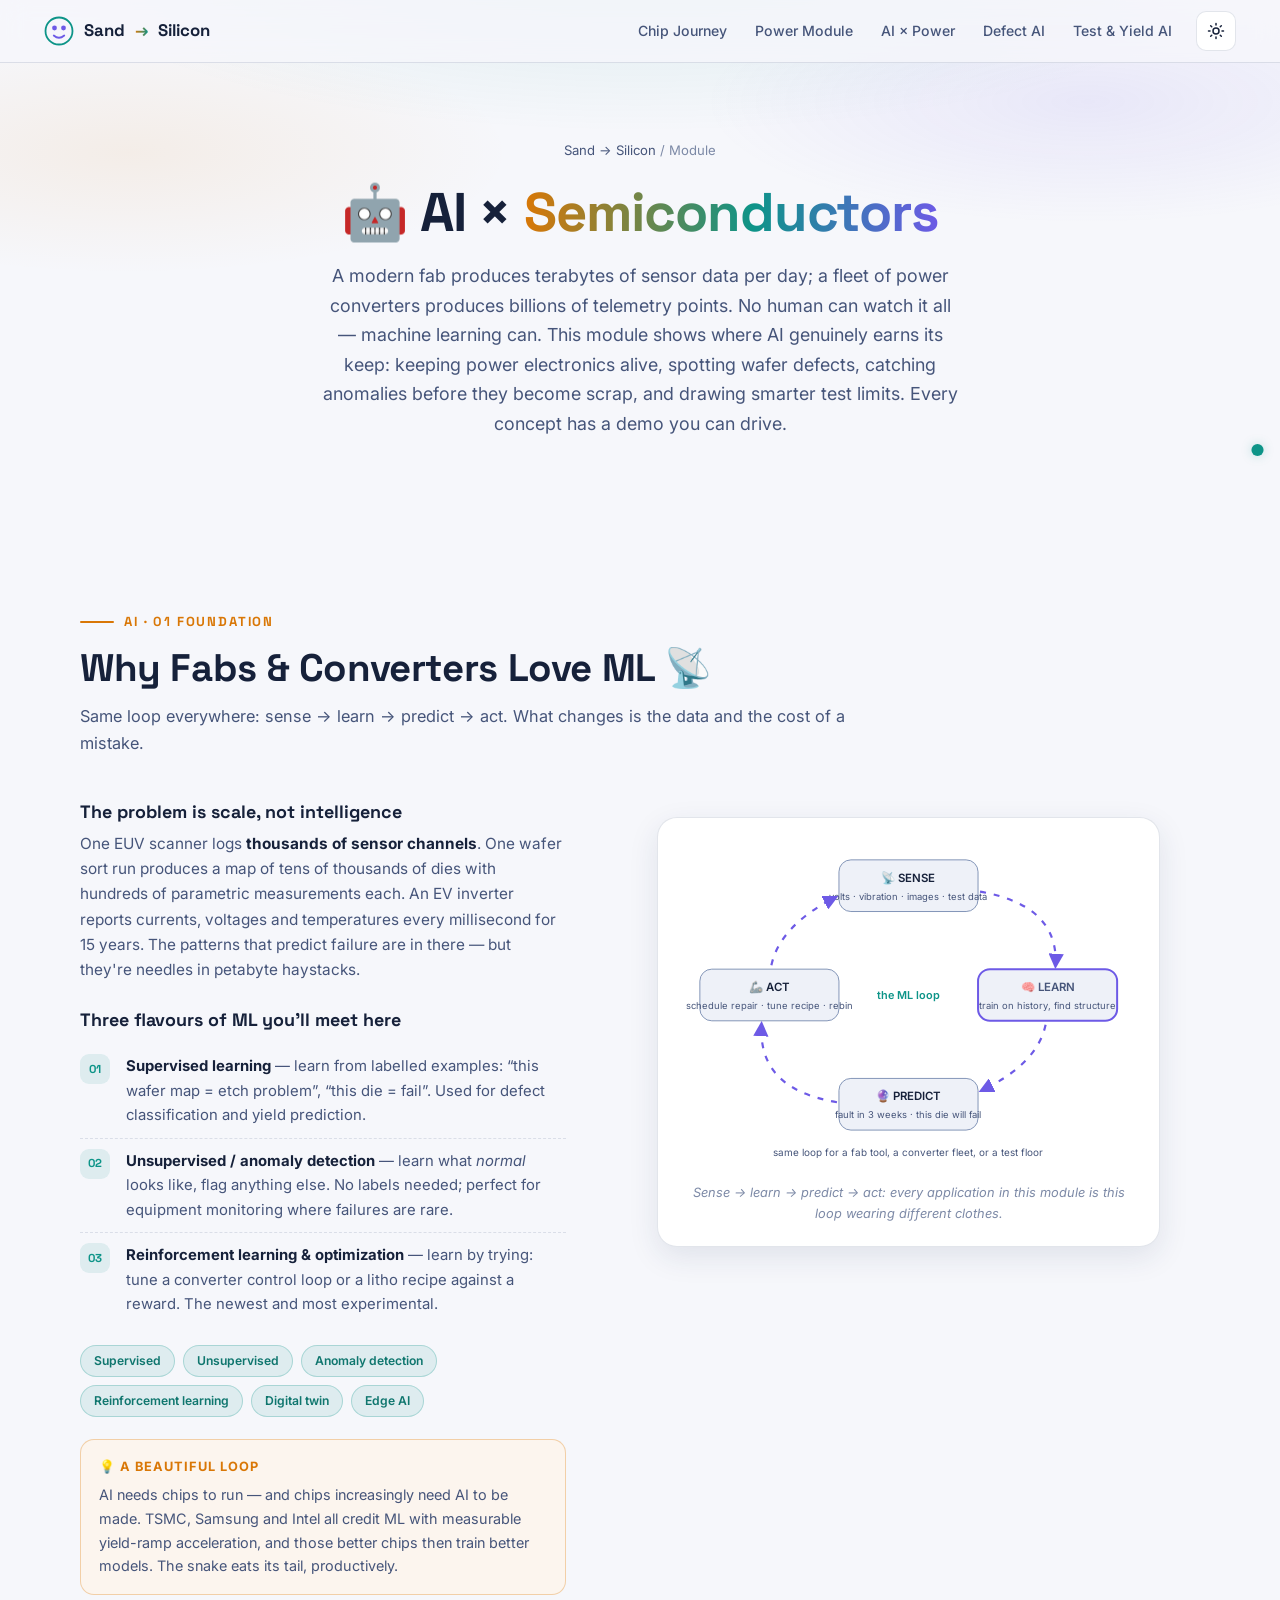
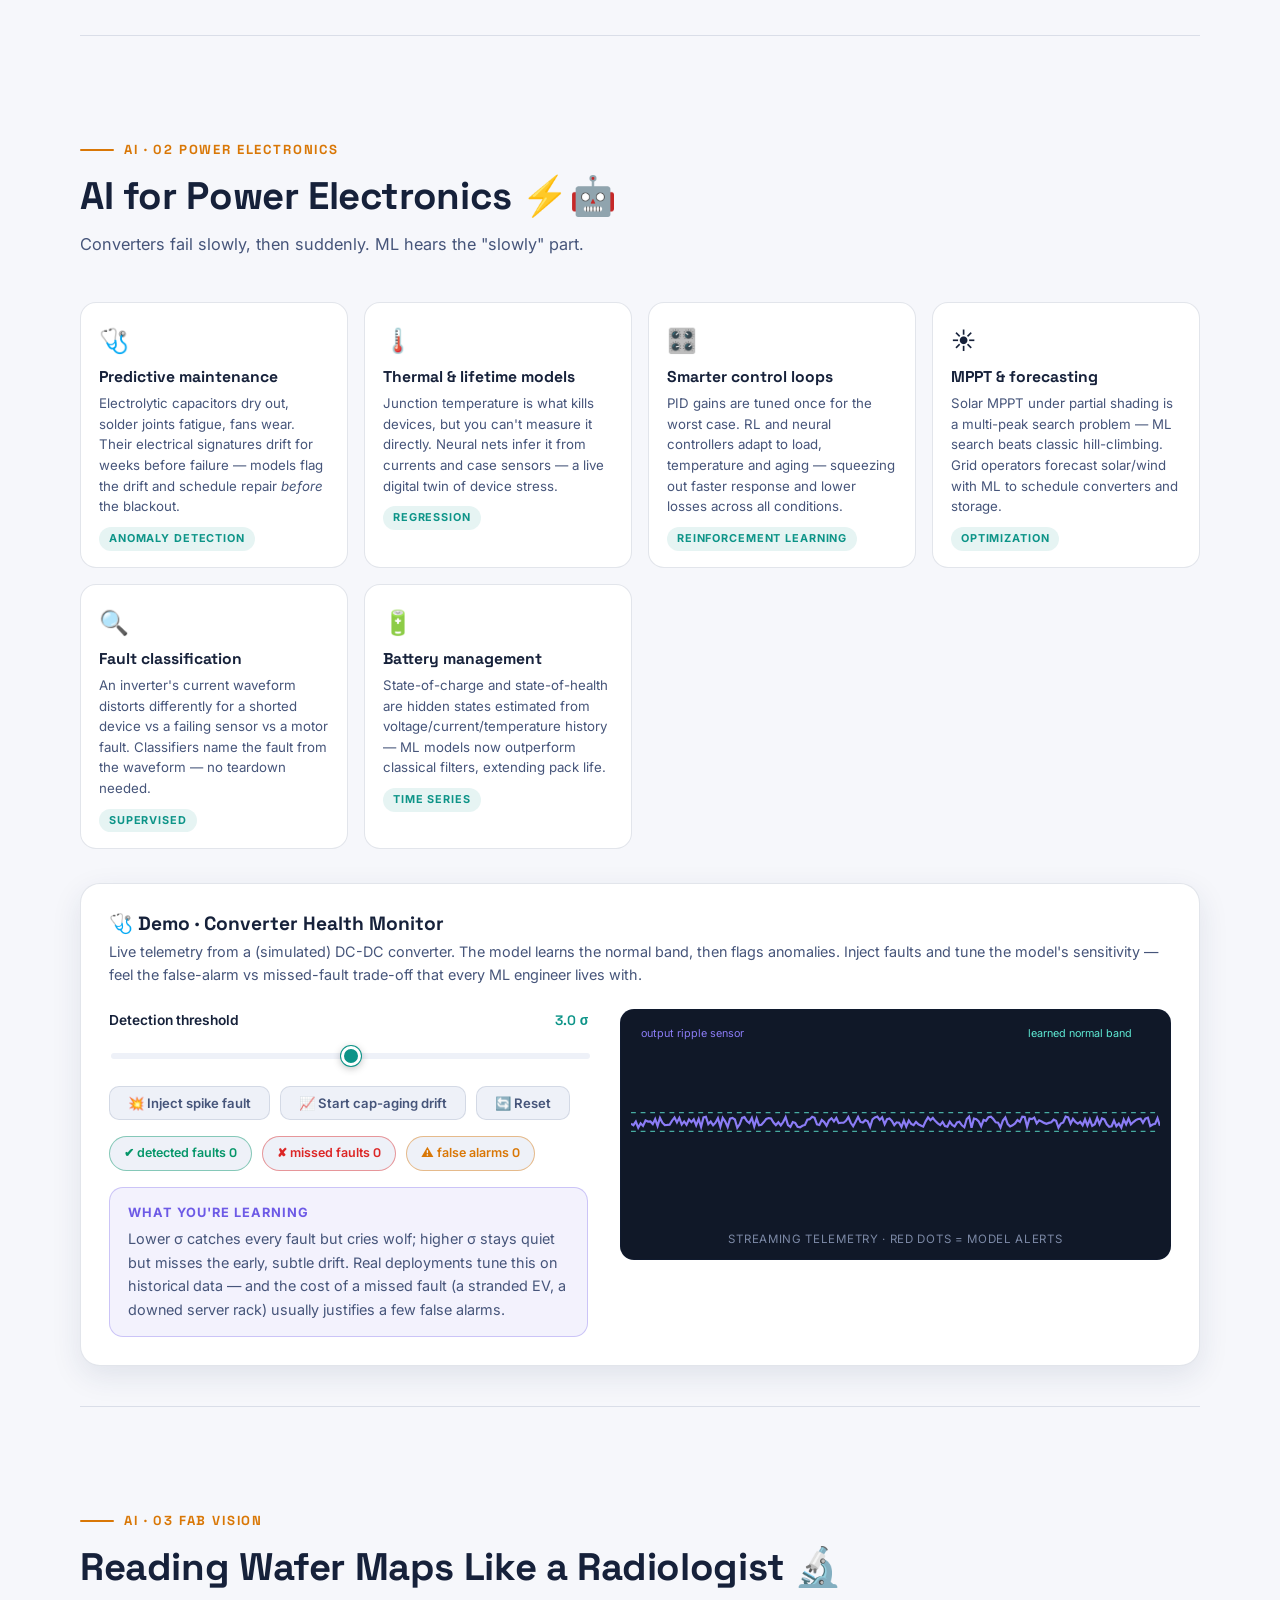
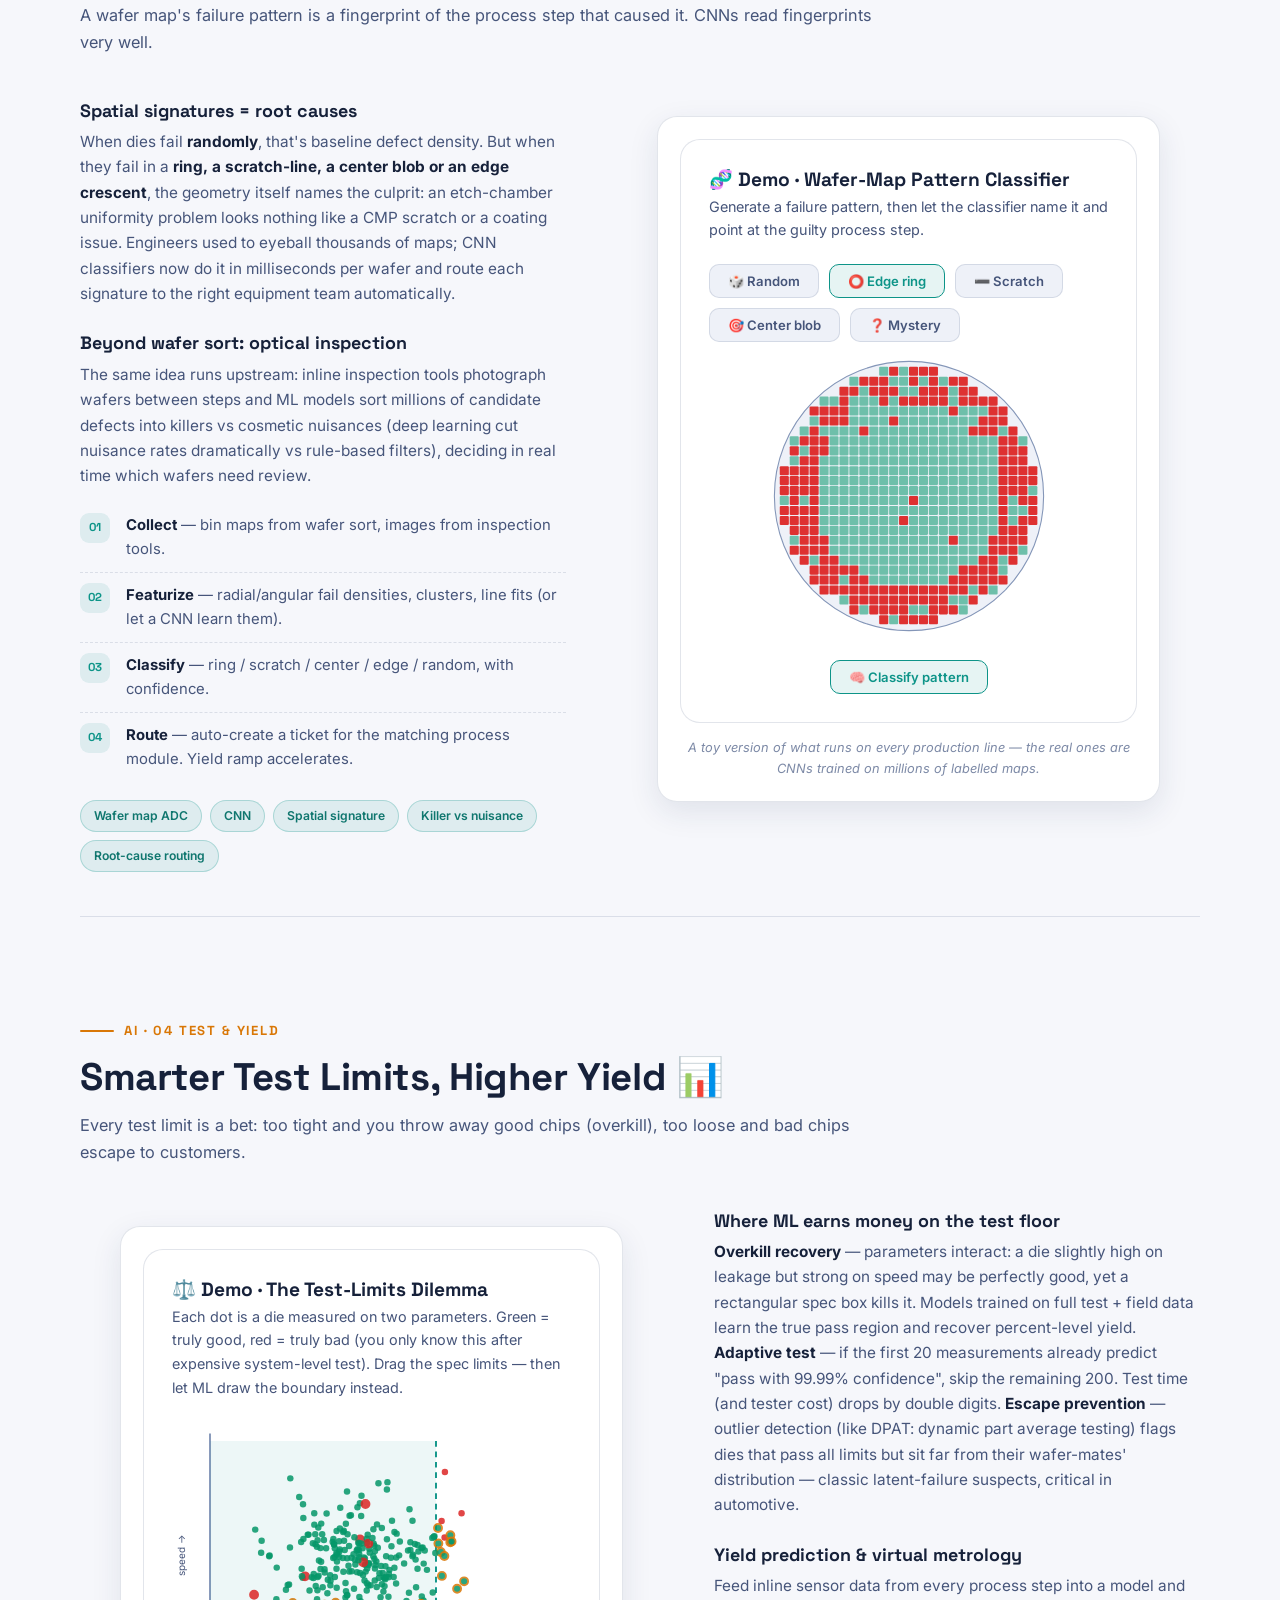
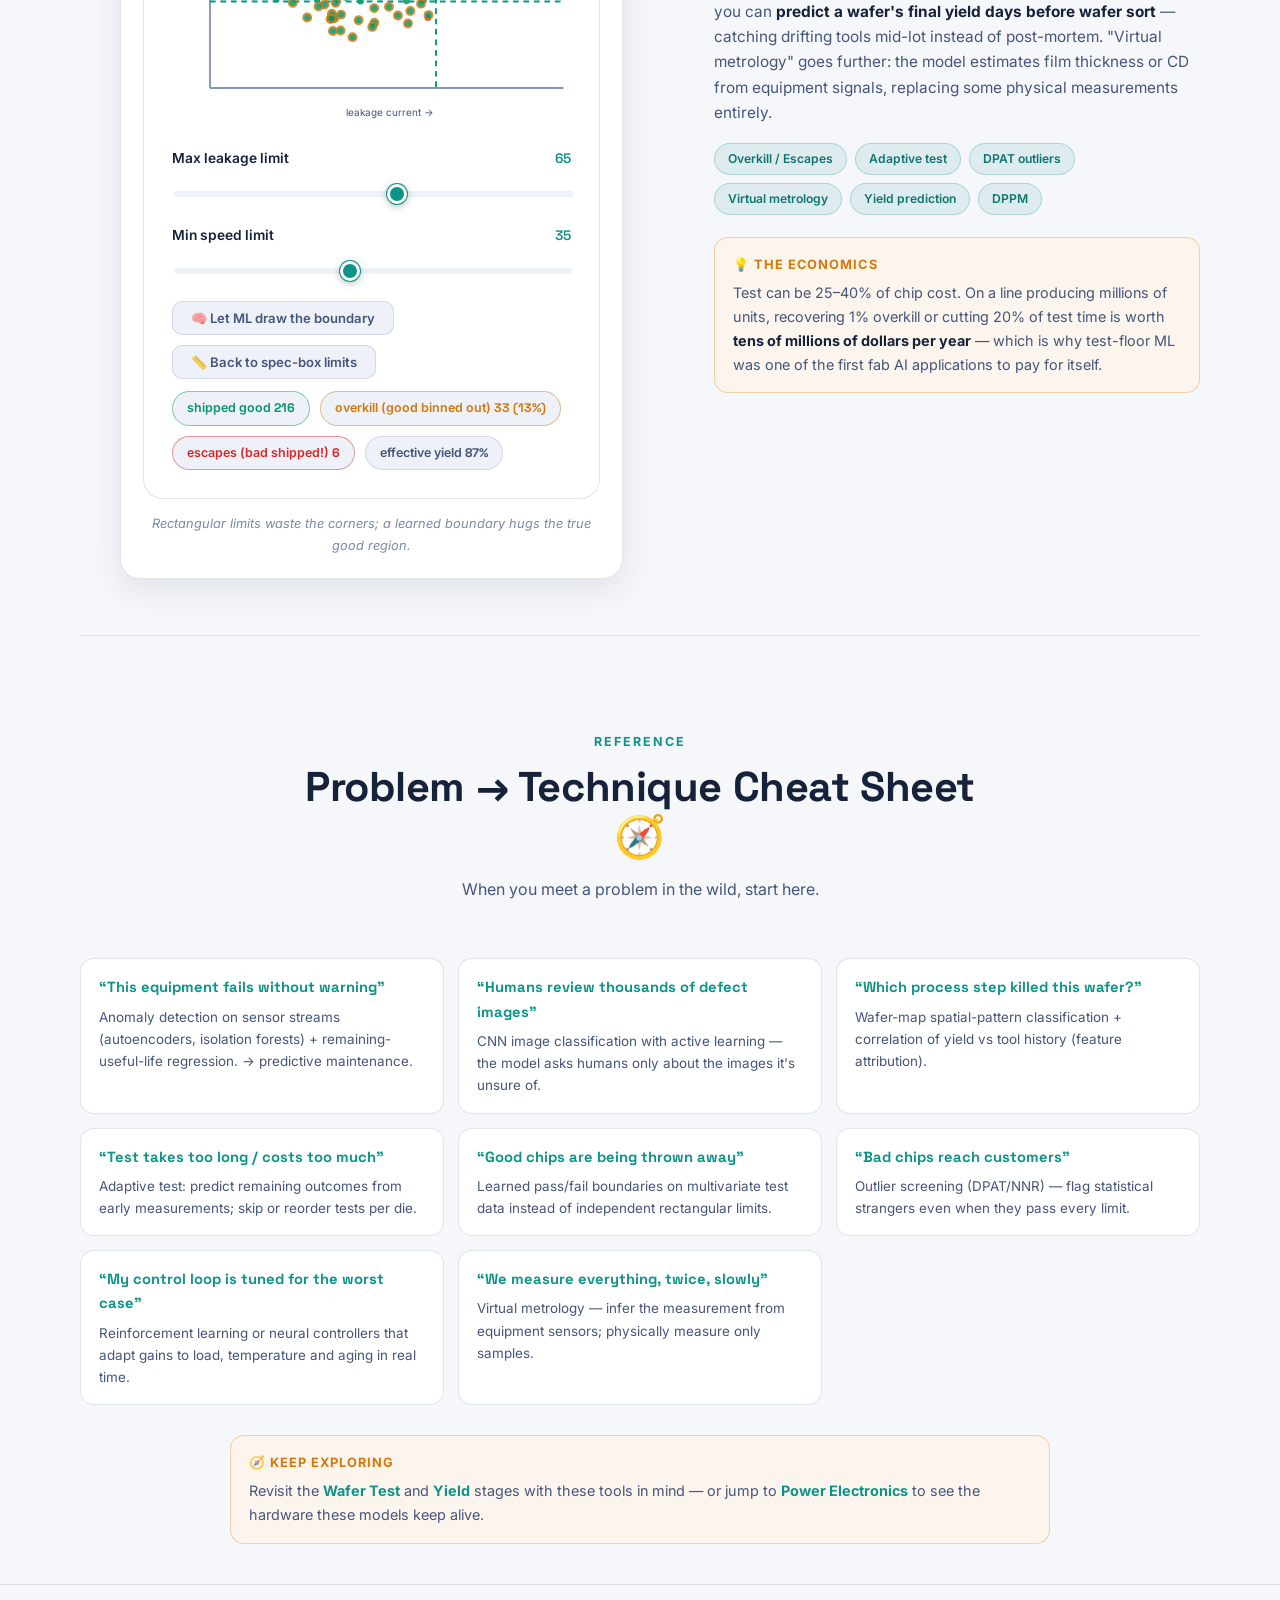
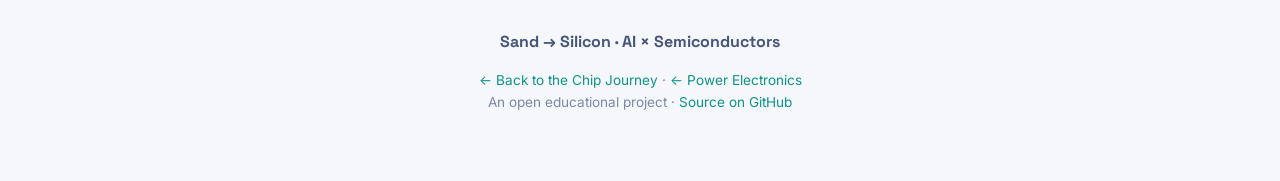
==== ai-semiconductors.html @ 84f017a2 "Add Power Electronics and AI × Semiconductors roadmap modules Two new interactive module pages shari" ====
<!DOCTYPE html>
<html lang="en">
<head>
<meta charset="UTF-8" />
<meta name="viewport" content="width=device-width, initial-scale=1.0" />
<title>AI × Semiconductors — Sand to Silicon</title>
<meta name="description" content="How AI and machine learning solve real problems in power electronics and semiconductor manufacturing: predictive maintenance, wafer-map defect classification, anomaly detection, and smarter test limits — with hands-on interactive demos." />
<link rel="preconnect" href="https://fonts.googleapis.com" />
<link rel="preconnect" href="https://fonts.gstatic.com" crossorigin />
<link href="https://fonts.googleapis.com/css2?family=Inter:wght@400;500;600;700&family=Space+Grotesk:wght@500;600;700&display=swap" rel="stylesheet" />
<link rel="stylesheet" href="assets/css/style.css" />
<link rel="icon" href="data:image/svg+xml,<svg xmlns='http://www.w3.org/2000/svg' viewBox='0 0 100 100'><circle cx='50' cy='50' r='45' fill='%238b7cf6'/><circle cx='35' cy='40' r='8' fill='%23070b14'/><circle cx='65' cy='40' r='8' fill='%23070b14'/><path d='M30 65 q20 15 40 0' stroke='%23070b14' stroke-width='6' fill='none'/></svg>" />
<script>
  (function () {
    var t = localStorage.getItem("s2s-theme");
    if (t === "light" || (!t && window.matchMedia("(prefers-color-scheme: light)").matches)) {
      document.documentElement.setAttribute("data-theme", "light");
    }
  })();
</script>
</head>
<body>

<nav class="topnav">
  <div class="topnav-inner">
    <a class="brand" href="index.html">
      <svg class="brand-logo" viewBox="0 0 40 40" aria-hidden="true">
        <circle cx="20" cy="20" r="18" fill="none" stroke="var(--accent)" stroke-width="2.4"/>
        <circle cx="14" cy="16" r="3.2" fill="var(--accent-3)"/>
        <circle cx="26" cy="16" r="3.2" fill="var(--accent-3)"/>
        <path d="M13 26 q7 6 14 0" stroke="var(--accent-3)" stroke-width="2.4" fill="none" stroke-linecap="round"/>
      </svg>
      Sand<span class="grad">→</span>Silicon
    </a>
    <div class="nav-links">
      <a href="index.html#journey">Chip Journey</a>
      <a href="power-electronics.html">Power Module</a>
      <a href="#ai-power">AI × Power</a>
      <a href="#ai-defects">Defect AI</a>
      <a href="#ai-test">Test & Yield AI</a>
      <button class="theme-toggle nav-keep" id="themeToggle" aria-label="Toggle light / dark mode" title="Toggle theme">
        <svg class="icon-moon" viewBox="0 0 24 24" fill="none" stroke="currentColor" stroke-width="2" stroke-linecap="round"><path d="M21 12.8A9 9 0 1 1 11.2 3a7 7 0 0 0 9.8 9.8z"/></svg>
        <svg class="icon-sun" viewBox="0 0 24 24" fill="none" stroke="currentColor" stroke-width="2" stroke-linecap="round"><circle cx="12" cy="12" r="4"/><path d="M12 2v2m0 16v2M4.9 4.9l1.4 1.4m11.4 11.4 1.4 1.4M2 12h2m16 0h2M4.9 19.1l1.4-1.4m11.4-11.4 1.4-1.4"/></svg>
      </button>
    </div>
  </div>
  <div class="progress-bar" id="progressBar"></div>
</nav>
<nav class="journey-dots" id="journeyDots" aria-label="Section navigation"></nav>

<header class="page-hero" id="top">
  <div class="crumb"><a href="index.html">Sand → Silicon</a> / Module</div>
  <h1>🤖 AI × <span class="grad">Semiconductors</span></h1>
  <p class="sub">
    A modern fab produces terabytes of sensor data per day; a fleet of power converters produces billions of
    telemetry points. No human can watch it all — machine learning can. This module shows where AI genuinely
    earns its keep: keeping power electronics alive, spotting wafer defects, catching anomalies before they
    become scrap, and drawing smarter test limits. Every concept has a demo you can drive.
  </p>
</header>

<main>

<!-- ============ AI-1 : THE ML LOOP ============ -->
<section class="stage container" id="stage-ai1">
  <div class="stage-header reveal">
    <span class="stage-num">AI · 01 FOUNDATION</span>
    <h2>Why Fabs & Converters Love ML 📡</h2>
    <p class="stage-tag">Same loop everywhere: sense → learn → predict → act. What changes is the data and the cost of a mistake.</p>
  </div>
  <div class="stage-body">
    <div class="stage-text reveal">
      <h3>The problem is scale, not intelligence</h3>
      <p>One EUV scanner logs <strong>thousands of sensor channels</strong>. One wafer sort run produces a map of tens of thousands of dies with hundreds of parametric measurements each. An EV inverter reports currents, voltages and temperatures every millisecond for 15 years. The patterns that predict failure are in there — but they're needles in petabyte haystacks.</p>
      <h3>Three flavours of ML you'll meet here</h3>
      <ol class="step-list">
        <li><strong>Supervised learning</strong> — learn from labelled examples: “this wafer map = etch problem”, “this die = fail”. Used for defect classification and yield prediction.</li>
        <li><strong>Unsupervised / anomaly detection</strong> — learn what <em>normal</em> looks like, flag anything else. No labels needed; perfect for equipment monitoring where failures are rare.</li>
        <li><strong>Reinforcement learning & optimization</strong> — learn by trying: tune a converter control loop or a litho recipe against a reward. The newest and most experimental.</li>
      </ol>
      <div class="term-chips">
        <span class="chip">Supervised</span><span class="chip">Unsupervised</span><span class="chip">Anomaly detection</span><span class="chip">Reinforcement learning</span><span class="chip">Digital twin</span><span class="chip">Edge AI</span>
      </div>
      <div class="fact-card"><div class="fc-title">💡 A beautiful loop</div>
        AI needs chips to run — and chips increasingly need AI to be made. TSMC, Samsung and Intel all credit ML with measurable yield-ramp acceleration, and those better chips then train better models. The snake eats its tail, productively.
      </div>
    </div>
    <figure class="stage-figure reveal">
      <svg class="dgm" viewBox="0 0 460 330" role="img" aria-label="Sense learn predict act loop connecting fab equipment and power converters to ML models">
        <defs><marker id="aiarr" viewBox="0 0 8 8" refX="6" refY="4" markerWidth="7" markerHeight="7" orient="auto"><path d="M0 0 L8 4 L0 8 Z" fill="var(--accent-3)"/></marker></defs>
        <!-- loop -->
        <g>
          <rect x="160" y="20" width="140" height="52" rx="12" fill="var(--dgm-fill)" stroke="var(--dgm-stroke)"/>
          <text x="230" y="42" text-anchor="middle" font-size="11.5" class="t-strong">📡 SENSE</text>
          <text x="230" y="60" text-anchor="middle" font-size="9.5">volts · vibration · images · test data</text>
          <rect x="300" y="130" width="140" height="52" rx="12" fill="var(--dgm-fill)" stroke="var(--accent-3)" stroke-width="2"/>
          <text x="370" y="152" text-anchor="middle" font-size="11.5" fill="var(--accent-3)" font-weight="600">🧠 LEARN</text>
          <text x="370" y="170" text-anchor="middle" font-size="9.5">train on history, find structure</text>
          <rect x="160" y="240" width="140" height="52" rx="12" fill="var(--dgm-fill)" stroke="var(--dgm-stroke)"/>
          <text x="230" y="262" text-anchor="middle" font-size="11.5" class="t-strong">🔮 PREDICT</text>
          <text x="230" y="280" text-anchor="middle" font-size="9.5">fault in 3 weeks · this die will fail</text>
          <rect x="20" y="130" width="140" height="52" rx="12" fill="var(--dgm-fill)" stroke="var(--dgm-stroke)"/>
          <text x="90" y="152" text-anchor="middle" font-size="11.5" class="t-strong">🦾 ACT</text>
          <text x="90" y="170" text-anchor="middle" font-size="9.5">schedule repair · tune recipe · rebin</text>
          <path d="M302 52 C 360 62 380 90 378 126" fill="none" stroke="var(--accent-3)" stroke-width="2.2" marker-end="url(#aiarr)" class="anim-flow"/>
          <path d="M368 186 C 360 224 320 244 304 252" fill="none" stroke="var(--accent-3)" stroke-width="2.2" marker-end="url(#aiarr)" class="anim-flow"/>
          <path d="M158 264 C 100 254 80 226 82 186" fill="none" stroke="var(--accent-3)" stroke-width="2.2" marker-end="url(#aiarr)" class="anim-flow"/>
          <path d="M92 126 C 100 88 140 66 156 58" fill="none" stroke="var(--accent-3)" stroke-width="2.2" marker-end="url(#aiarr)" class="anim-flow"/>
        </g>
        <text x="230" y="160" text-anchor="middle" font-size="11" class="t-accent" font-weight="600">the ML loop</text>
        <text x="230" y="318" text-anchor="middle" font-size="10">same loop for a fab tool, a converter fleet, or a test floor</text>
      </svg>
      <figcaption>Sense → learn → predict → act: every application in this module is this loop wearing different clothes.</figcaption>
    </figure>
  </div>
</section>

<!-- ============ AI-2 : AI x POWER ============ -->
<section class="stage container" id="ai-power">
  <div class="stage-header reveal">
    <span class="stage-num">AI · 02 POWER ELECTRONICS</span>
    <h2>AI for Power Electronics ⚡🤖</h2>
    <p class="stage-tag">Converters fail slowly, then suddenly. ML hears the "slowly" part.</p>
  </div>
  <div class="cardlets reveal">
    <div class="cardlet"><div class="cl-icon">🩺</div><h4>Predictive maintenance</h4><p>Electrolytic capacitors dry out, solder joints fatigue, fans wear. Their electrical signatures drift for weeks before failure — models flag the drift and schedule repair <em>before</em> the blackout.</p><span class="cl-tag">Anomaly detection</span></div>
    <div class="cardlet"><div class="cl-icon">🌡️</div><h4>Thermal & lifetime models</h4><p>Junction temperature is what kills devices, but you can't measure it directly. Neural nets infer it from currents and case sensors — a live digital twin of device stress.</p><span class="cl-tag">Regression</span></div>
    <div class="cardlet"><div class="cl-icon">🎛️</div><h4>Smarter control loops</h4><p>PID gains are tuned once for the worst case. RL and neural controllers adapt to load, temperature and aging — squeezing out faster response and lower losses across all conditions.</p><span class="cl-tag">Reinforcement learning</span></div>
    <div class="cardlet"><div class="cl-icon">☀️</div><h4>MPPT & forecasting</h4><p>Solar MPPT under partial shading is a multi-peak search problem — ML search beats classic hill-climbing. Grid operators forecast solar/wind with ML to schedule converters and storage.</p><span class="cl-tag">Optimization</span></div>
    <div class="cardlet"><div class="cl-icon">🔍</div><h4>Fault classification</h4><p>An inverter's current waveform distorts differently for a shorted device vs a failing sensor vs a motor fault. Classifiers name the fault from the waveform — no teardown needed.</p><span class="cl-tag">Supervised</span></div>
    <div class="cardlet"><div class="cl-icon">🔋</div><h4>Battery management</h4><p>State-of-charge and state-of-health are hidden states estimated from voltage/current/temperature history — ML models now outperform classical filters, extending pack life.</p><span class="cl-tag">Time series</span></div>
  </div>

  <!-- ANOMALY DEMO -->
  <div class="tool-panel reveal" id="anomalyLab">
    <h3>🩺 Demo · Converter Health Monitor</h3>
    <p>Live telemetry from a (simulated) DC-DC converter. The model learns the normal band, then flags anomalies. Inject faults and tune the model's sensitivity — feel the false-alarm vs missed-fault trade-off that every ML engineer lives with.</p>
    <div class="tool-grid">
      <div>
        <div class="control-row">
          <label>Detection threshold <output id="outSigma">3.0 σ</output></label>
          <input type="range" id="inSigma" min="1" max="5" step="0.1" value="3"/>
        </div>
        <div class="litho-controls" style="justify-content:flex-start; margin-top:6px;">
          <button class="litho-btn" id="btnSpike">💥 Inject spike fault</button>
          <button class="litho-btn" id="btnDrift">📈 Start cap-aging drift</button>
          <button class="litho-btn" id="btnHealthReset">🔄 Reset</button>
        </div>
        <div class="pill-row" style="margin-top:16px;">
          <span class="pill p-good">✔ detected faults <b id="pillHits">0</b></span>
          <span class="pill p-bad">✘ missed faults <b id="pillMiss">0</b></span>
          <span class="pill p-amber">⚠ false alarms <b id="pillFalse">0</b></span>
        </div>
        <div class="verdict" style="margin-top:16px;">
          <div class="v-title">What you're learning</div>
          <span id="anomalyVerdict">Lower σ catches every fault but cries wolf; higher σ stays quiet but misses the early, subtle drift. Real deployments tune this on historical data — and the cost of a missed fault (a stranded EV, a downed server rack) usually justifies a few false alarms.</span>
        </div>
      </div>
      <div>
        <div class="scope">
          <svg viewBox="0 0 440 170" id="healthScope">
            <polyline id="bandUpper" fill="none" stroke="#5eead4" stroke-width="1" stroke-dasharray="4 4" opacity="0.7"/>
            <polyline id="bandLower" fill="none" stroke="#5eead4" stroke-width="1" stroke-dasharray="4 4" opacity="0.7"/>
            <polyline id="healthTrace" fill="none" stroke="#8b7cf6" stroke-width="1.8"/>
            <g id="healthMarks"></g>
            <text x="8" y="14" font-size="9" fill="#8b7cf6">output ripple sensor</text>
            <text x="330" y="14" font-size="9" fill="#5eead4">learned normal band</text>
          </svg>
          <div class="scope-label">streaming telemetry · red dots = model alerts</div>
        </div>
      </div>
    </div>
  </div>
</section>

<!-- ============ AI-3 : DEFECT / WAFER MAP ============ -->
<section class="stage container" id="ai-defects">
  <div class="stage-header reveal">
    <span class="stage-num">AI · 03 FAB VISION</span>
    <h2>Reading Wafer Maps Like a Radiologist 🔬</h2>
    <p class="stage-tag">A wafer map's failure pattern is a fingerprint of the process step that caused it. CNNs read fingerprints very well.</p>
  </div>
  <div class="stage-body">
    <div class="stage-text reveal">
      <h3>Spatial signatures = root causes</h3>
      <p>When dies fail <strong>randomly</strong>, that's baseline defect density. But when they fail in a <strong>ring, a scratch-line, a center blob or an edge crescent</strong>, the geometry itself names the culprit: an etch-chamber uniformity problem looks nothing like a CMP scratch or a coating issue. Engineers used to eyeball thousands of maps; CNN classifiers now do it in milliseconds per wafer and route each signature to the right equipment team automatically.</p>
      <h3>Beyond wafer sort: optical inspection</h3>
      <p>The same idea runs upstream: inline inspection tools photograph wafers between steps and ML models sort millions of candidate defects into killers vs cosmetic nuisances (deep learning cut nuisance rates dramatically vs rule-based filters), deciding in real time which wafers need review.</p>
      <ol class="step-list">
        <li><strong>Collect</strong> — bin maps from wafer sort, images from inspection tools.</li>
        <li><strong>Featurize</strong> — radial/angular fail densities, clusters, line fits (or let a CNN learn them).</li>
        <li><strong>Classify</strong> — ring / scratch / center / edge / random, with confidence.</li>
        <li><strong>Route</strong> — auto-create a ticket for the matching process module. Yield ramp accelerates.</li>
      </ol>
      <div class="term-chips">
        <span class="chip">Wafer map ADC</span><span class="chip">CNN</span><span class="chip">Spatial signature</span><span class="chip">Killer vs nuisance</span><span class="chip">Root-cause routing</span>
      </div>
    </div>
    <figure class="stage-figure reveal">
      <div class="tool-panel" style="margin-top:0; box-shadow:none;">
        <h3>🧬 Demo · Wafer-Map Pattern Classifier</h3>
        <p>Generate a failure pattern, then let the classifier name it and point at the guilty process step.</p>
        <div class="litho-controls" id="patternBtns" style="justify-content:flex-start;">
          <button class="litho-btn" data-pat="random">🎲 Random</button>
          <button class="litho-btn" data-pat="ring">⭕ Edge ring</button>
          <button class="litho-btn" data-pat="scratch">➖ Scratch</button>
          <button class="litho-btn" data-pat="center">🎯 Center blob</button>
          <button class="litho-btn" data-pat="mystery">❓ Mystery</button>
        </div>
        <div class="bb-wrap" style="margin-top:14px;">
          <svg id="patternMap" viewBox="0 0 260 260" style="max-width:280px;" aria-label="Generated wafer failure pattern"></svg>
        </div>
        <div class="litho-controls">
          <button class="litho-btn active" id="btnClassify">🧠 Classify pattern</button>
        </div>
        <div class="verdict" id="classVerdict" style="display:none;">
          <div class="v-title" id="classTitle">—</div>
          <span id="classText">—</span>
          <div class="conf-bar"><i id="classConf" style="width:0%"></i></div>
          <div style="font-size:0.72rem; color:var(--text-faint);">model confidence: <span id="classConfNum">—</span> · features: <span id="classFeats">—</span></div>
        </div>
      </div>
      <figcaption>A toy version of what runs on every production line — the real ones are CNNs trained on millions of labelled maps.</figcaption>
    </figure>
  </div>
</section>

<!-- ============ AI-4 : TEST & YIELD ============ -->
<section class="stage container" id="ai-test">
  <div class="stage-header reveal">
    <span class="stage-num">AI · 04 TEST & YIELD</span>
    <h2>Smarter Test Limits, Higher Yield 📊</h2>
    <p class="stage-tag">Every test limit is a bet: too tight and you throw away good chips (overkill), too loose and bad chips escape to customers.</p>
  </div>
  <div class="stage-body rev">
    <figure class="stage-figure reveal">
      <div class="tool-panel" style="margin-top:0; box-shadow:none;">
        <h3>⚖️ Demo · The Test-Limits Dilemma</h3>
        <p>Each dot is a die measured on two parameters. Green = truly good, red = truly bad (you only know this after expensive system-level test). Drag the spec limits — then let ML draw the boundary instead.</p>
        <svg id="limitPlot" viewBox="0 0 420 320" aria-label="Scatter of dies with adjustable test limits"></svg>
        <div class="control-row" style="margin-top:14px;">
          <label>Max leakage limit <output id="outLimX">65</output></label>
          <input type="range" id="inLimX" min="20" max="100" step="1" value="65"/>
        </div>
        <div class="control-row">
          <label>Min speed limit <output id="outLimY">35</output></label>
          <input type="range" id="inLimY" min="0" max="80" step="1" value="35"/>
        </div>
        <div class="litho-controls" style="justify-content:flex-start;">
          <button class="litho-btn" id="btnMLBoundary">🧠 Let ML draw the boundary</button>
          <button class="litho-btn" id="btnBoxBoundary">📏 Back to spec-box limits</button>
        </div>
        <div class="pill-row">
          <span class="pill p-good">shipped good <b id="pillTP">—</b></span>
          <span class="pill p-amber">overkill (good binned out) <b id="pillOK">—</b></span>
          <span class="pill p-bad">escapes (bad shipped!) <b id="pillESC">—</b></span>
          <span class="pill">effective yield <b id="pillEY">—</b></span>
        </div>
      </div>
      <figcaption>Rectangular limits waste the corners; a learned boundary hugs the true good region.</figcaption>
    </figure>
    <div class="stage-text reveal">
      <h3>Where ML earns money on the test floor</h3>
      <p><strong>Overkill recovery</strong> — parameters interact: a die slightly high on leakage but strong on speed may be perfectly good, yet a rectangular spec box kills it. Models trained on full test + field data learn the true pass region and recover percent-level yield.
      <strong>Adaptive test</strong> — if the first 20 measurements already predict "pass with 99.99% confidence", skip the remaining 200. Test time (and tester cost) drops by double digits.
      <strong>Escape prevention</strong> — outlier detection (like DPAT: dynamic part average testing) flags dies that pass all limits but sit far from their wafer-mates' distribution — classic latent-failure suspects, critical in automotive.</p>
      <h3>Yield prediction & virtual metrology</h3>
      <p>Feed inline sensor data from every process step into a model and you can <strong>predict a wafer's final yield days before wafer sort</strong> — catching drifting tools mid-lot instead of post-mortem. "Virtual metrology" goes further: the model estimates film thickness or CD from equipment signals, replacing some physical measurements entirely.</p>
      <div class="term-chips">
        <span class="chip">Overkill / Escapes</span><span class="chip">Adaptive test</span><span class="chip">DPAT outliers</span><span class="chip">Virtual metrology</span><span class="chip">Yield prediction</span><span class="chip">DPPM</span>
      </div>
      <div class="fact-card"><div class="fc-title">💡 The economics</div>
        Test can be 25–40% of chip cost. On a line producing millions of units, recovering 1% overkill or cutting 20% of test time is worth <strong>tens of millions of dollars per year</strong> — which is why test-floor ML was one of the first fab AI applications to pay for itself.
      </div>
    </div>
  </div>
</section>

<!-- ============ AI-5 : CHEAT SHEET ============ -->
<section class="stage container" id="ai-cheatsheet">
  <div class="section-head reveal">
    <div class="eyebrow">Reference</div>
    <h2>Problem → Technique Cheat Sheet 🧭</h2>
    <p>When you meet a problem in the wild, start here.</p>
  </div>
  <dl class="glossary-grid reveal">
    <div class="gloss-item"><dt>“This equipment fails without warning”</dt><dd>Anomaly detection on sensor streams (autoencoders, isolation forests) + remaining-useful-life regression. → predictive maintenance.</dd></div>
    <div class="gloss-item"><dt>“Humans review thousands of defect images”</dt><dd>CNN image classification with active learning — the model asks humans only about the images it's unsure of.</dd></div>
    <div class="gloss-item"><dt>“Which process step killed this wafer?”</dt><dd>Wafer-map spatial-pattern classification + correlation of yield vs tool history (feature attribution).</dd></div>
    <div class="gloss-item"><dt>“Test takes too long / costs too much”</dt><dd>Adaptive test: predict remaining outcomes from early measurements; skip or reorder tests per die.</dd></div>
    <div class="gloss-item"><dt>“Good chips are being thrown away”</dt><dd>Learned pass/fail boundaries on multivariate test data instead of independent rectangular limits.</dd></div>
    <div class="gloss-item"><dt>“Bad chips reach customers”</dt><dd>Outlier screening (DPAT/NNR) — flag statistical strangers even when they pass every limit.</dd></div>
    <div class="gloss-item"><dt>“My control loop is tuned for the worst case”</dt><dd>Reinforcement learning or neural controllers that adapt gains to load, temperature and aging in real time.</dd></div>
    <div class="gloss-item"><dt>“We measure everything, twice, slowly”</dt><dd>Virtual metrology — infer the measurement from equipment sensors; physically measure only samples.</dd></div>
  </dl>
  <div class="fact-card reveal" style="max-width:820px; margin:30px auto 0;"><div class="fc-title">🧭 Keep exploring</div>
    Revisit the <a href="index.html#stage-10"><strong>Wafer Test</strong></a> and <a href="index.html#stage-11"><strong>Yield</strong></a> stages with these tools in mind — or jump to <a href="power-electronics.html"><strong>Power Electronics</strong></a> to see the hardware these models keep alive.
  </div>
</section>

</main>

<footer>
  <div class="foot-brand">Sand → Silicon · AI × Semiconductors</div>
  <p><a href="index.html">← Back to the Chip Journey</a> · <a href="power-electronics.html">← Power Electronics</a><br/>
  An open educational project · <a href="https://github.com/jambesh/sand-to-silicon">Source on GitHub</a></p>
</footer>

<button class="to-top" id="toTop" aria-label="Back to top">↑</button>

<script src="assets/js/main.js"></script>
<script src="assets/js/ai.js"></script>
</body>
</html>
---- assets/css/style.css ----
/* ============================================================
   Sand to Silicon — style.css
   Theming via CSS custom properties. Dark is default;
   [data-theme="light"] on <html> switches to light mode.
   ============================================================ */

:root {
  /* ---- Dark theme (default) ---- */
  --bg: #070b14;
  --bg-elev: #0d1322;
  --bg-card: #111a2e;
  --bg-card-hover: #16213a;
  --bg-inset: #0a101f;
  --text: #e6ecf7;
  --text-soft: #9fb0ca;
  --text-faint: #64748f;
  --line: rgba(148, 180, 255, 0.14);
  --accent: #38d6d0;          /* silicon teal */
  --accent-2: #f5a623;        /* furnace amber */
  --accent-3: #8b7cf6;        /* uv violet */
  --accent-4: #ff6b81;        /* defect red */
  --good: #34d399;
  --bad: #f87171;
  --glow: rgba(56, 214, 208, 0.35);
  --hero-grad: radial-gradient(ellipse 80% 60% at 50% -10%, rgba(56,214,208,0.16), transparent 60%),
               radial-gradient(ellipse 50% 40% at 85% 20%, rgba(139,124,246,0.12), transparent 60%),
               radial-gradient(ellipse 50% 40% at 10% 30%, rgba(245,166,35,0.08), transparent 60%);
  --shadow: 0 10px 40px rgba(0, 0, 0, 0.45);
  --chip-bg: rgba(56, 214, 208, 0.1);
  --chip-text: #7fe7e2;
  --code-bg: #0a1120;
  --scroll-thumb: #24314f;

  /* diagram palette */
  --dgm-stroke: #4b5d80;
  --dgm-fill: #16213a;
  --dgm-metal: #f5a623;
  --dgm-si: #38d6d0;
  --dgm-oxide: #8b7cf6;
  --dgm-label: #9fb0ca;
}

html[data-theme="light"] {
  --bg: #f6f7fb;
  --bg-elev: #ffffff;
  --bg-card: #ffffff;
  --bg-card-hover: #f0f4fc;
  --bg-inset: #eef1f8;
  --text: #16213a;
  --text-soft: #46557a;
  --text-faint: #7c89a6;
  --line: rgba(22, 42, 90, 0.12);
  --accent: #0d9488;
  --accent-2: #d97706;
  --accent-3: #6d5ae6;
  --accent-4: #e11d48;
  --good: #059669;
  --bad: #dc2626;
  --glow: rgba(13, 148, 136, 0.25);
  --hero-grad: radial-gradient(ellipse 80% 60% at 50% -10%, rgba(13,148,136,0.12), transparent 60%),
               radial-gradient(ellipse 50% 40% at 85% 20%, rgba(109,90,230,0.10), transparent 60%),
               radial-gradient(ellipse 50% 40% at 10% 30%, rgba(217,119,6,0.08), transparent 60%);
  --shadow: 0 10px 30px rgba(30, 45, 90, 0.10);
  --chip-bg: rgba(13, 148, 136, 0.1);
  --chip-text: #0f766e;
  --code-bg: #eef1f8;
  --scroll-thumb: #c3cde0;

  --dgm-stroke: #8496b8;
  --dgm-fill: #eef1f8;
  --dgm-metal: #d97706;
  --dgm-si: #0d9488;
  --dgm-oxide: #6d5ae6;
  --dgm-label: #46557a;
}

/* ---- Reset & base ---- */
*, *::before, *::after { box-sizing: border-box; }
html { scroll-behavior: smooth; }
body {
  margin: 0;
  font-family: "Inter", -apple-system, BlinkMacSystemFont, "Segoe UI", sans-serif;
  background: var(--bg);
  color: var(--text);
  line-height: 1.65;
  transition: background 0.35s ease, color 0.35s ease;
  overflow-x: hidden;
}
h1, h2, h3, h4 { font-family: "Space Grotesk", "Inter", sans-serif; line-height: 1.2; }
a { color: var(--accent); text-decoration: none; }
a:hover { text-decoration: underline; }
img, svg { max-width: 100%; height: auto; }
::selection { background: var(--accent); color: var(--bg); }
::-webkit-scrollbar { width: 10px; }
::-webkit-scrollbar-track { background: var(--bg); }
::-webkit-scrollbar-thumb { background: var(--scroll-thumb); border-radius: 5px; }

.container { max-width: 1120px; margin: 0 auto; padding: 0 24px; }

/* ---- Top nav ---- */
.topnav {
  position: fixed; top: 0; left: 0; right: 0; z-index: 100;
  backdrop-filter: blur(14px);
  -webkit-backdrop-filter: blur(14px);
  background: color-mix(in srgb, var(--bg) 78%, transparent);
  border-bottom: 1px solid var(--line);
}
.topnav-inner {
  max-width: 1240px; margin: 0 auto; padding: 0 24px;
  display: flex; align-items: center; gap: 16px; height: 62px;
}
.brand { display: flex; align-items: center; gap: 10px; font-family: "Space Grotesk", sans-serif; font-weight: 700; font-size: 1.05rem; color: var(--text); }
.brand:hover { text-decoration: none; }
.brand-logo { width: 30px; height: 30px; flex-shrink: 0; }
.brand .grad { background: linear-gradient(90deg, var(--accent-2), var(--accent)); -webkit-background-clip: text; background-clip: text; color: transparent; }
.nav-links { display: flex; gap: 4px; margin-left: auto; align-items: center; }
.nav-links a {
  color: var(--text-soft); font-size: 0.88rem; font-weight: 500;
  padding: 7px 12px; border-radius: 8px; transition: all 0.2s;
}
.nav-links a:hover { color: var(--text); background: var(--bg-card-hover); text-decoration: none; }

.theme-toggle {
  margin-left: 8px;
  width: 40px; height: 40px; border-radius: 10px;
  border: 1px solid var(--line); background: var(--bg-card);
  color: var(--text); cursor: pointer; display: grid; place-items: center;
  transition: all 0.2s; font-size: 1.05rem;
}
.theme-toggle:hover { border-color: var(--accent); box-shadow: 0 0 14px var(--glow); }
.theme-toggle svg { width: 18px; height: 18px; }
html[data-theme="light"] .icon-moon { display: none; }
html:not([data-theme="light"]) .icon-sun { display: none; }

/* progress bar under nav */
.progress-bar {
  position: absolute; bottom: -1px; left: 0; height: 2px; width: 0%;
  background: linear-gradient(90deg, var(--accent-2), var(--accent), var(--accent-3));
  transition: width 0.15s linear;
}

/* ---- Hero ---- */
.hero {
  position: relative; min-height: 92vh;
  display: flex; flex-direction: column; justify-content: center; align-items: center;
  text-align: center; padding: 120px 24px 80px;
  background: var(--hero-grad);
  overflow: hidden;
}
.hero-kicker {
  display: inline-flex; align-items: center; gap: 8px;
  font-size: 0.8rem; font-weight: 600; letter-spacing: 0.14em; text-transform: uppercase;
  color: var(--accent); border: 1px solid var(--line); border-radius: 999px;
  padding: 7px 16px; background: var(--chip-bg); margin-bottom: 26px;
}
.hero h1 {
  font-size: clamp(2.6rem, 6.5vw, 4.6rem); margin: 0 0 20px; font-weight: 700;
  letter-spacing: -0.02em;
}
.hero h1 .grad {
  background: linear-gradient(90deg, var(--accent-2) 0%, var(--accent) 55%, var(--accent-3) 100%);
  -webkit-background-clip: text; background-clip: text; color: transparent;
}
.hero p.sub {
  max-width: 660px; color: var(--text-soft); font-size: clamp(1rem, 2vw, 1.18rem); margin: 0 auto 36px;
}
.hero-cta { display: flex; gap: 14px; flex-wrap: wrap; justify-content: center; }
.btn {
  display: inline-flex; align-items: center; gap: 8px;
  padding: 13px 26px; border-radius: 12px; font-weight: 600; font-size: 0.95rem;
  cursor: pointer; border: 1px solid transparent; transition: all 0.25s;
  font-family: inherit;
}
.btn-primary { background: linear-gradient(90deg, var(--accent), var(--accent-3)); color: #fff; }
.btn-primary:hover { transform: translateY(-2px); box-shadow: 0 8px 28px var(--glow); text-decoration: none; }
.btn-ghost { border-color: var(--line); color: var(--text); background: var(--bg-card); }
.btn-ghost:hover { border-color: var(--accent); text-decoration: none; }

.hero-wafer { margin-top: 56px; width: min(430px, 80vw); filter: drop-shadow(0 0 60px var(--glow)); }
.hero-wafer .die-cell { transition: fill 0.4s; }

.hero-stats {
  display: flex; gap: clamp(20px, 5vw, 64px); margin-top: 56px; flex-wrap: wrap; justify-content: center;
}
.hero-stat { text-align: center; }
.hero-stat .num {
  font-family: "Space Grotesk", sans-serif; font-size: clamp(1.5rem, 3vw, 2.1rem);
  font-weight: 700; color: var(--accent);
}
.hero-stat .lbl { font-size: 0.8rem; color: var(--text-faint); text-transform: uppercase; letter-spacing: 0.08em; }

/* scroll hint */
.scroll-hint {
  position: absolute; bottom: 26px; left: 50%; transform: translateX(-50%);
  color: var(--text-faint); font-size: 1.4rem; animation: bob 2s ease-in-out infinite;
}
@keyframes bob { 0%,100% { transform: translate(-50%, 0); } 50% { transform: translate(-50%, 9px); } }

/* ---- Journey map (module grid) ---- */
.journey { padding: 90px 0 60px; }
.section-head { text-align: center; max-width: 720px; margin: 0 auto 56px; }
.section-head .eyebrow {
  font-size: 0.78rem; letter-spacing: 0.16em; text-transform: uppercase; font-weight: 700;
  color: var(--accent); margin-bottom: 10px;
}
.section-head h2 { font-size: clamp(1.8rem, 4vw, 2.6rem); margin: 0 0 14px; letter-spacing: -0.01em; }
.section-head p { color: var(--text-soft); margin: 0; }

.module-grid {
  display: grid; grid-template-columns: repeat(auto-fill, minmax(240px, 1fr)); gap: 18px;
}
.module-card {
  position: relative; display: block; padding: 22px 20px 20px;
  background: var(--bg-card); border: 1px solid var(--line); border-radius: 16px;
  color: var(--text); transition: all 0.25s; overflow: hidden;
}
.module-card:hover {
  text-decoration: none; transform: translateY(-4px);
  border-color: var(--accent); box-shadow: var(--shadow);
  background: var(--bg-card-hover);
}
.module-card .m-num {
  font-family: "Space Grotesk", monospace; font-size: 0.78rem; font-weight: 700;
  color: var(--accent-2); letter-spacing: 0.1em;
}
.module-card h3 { margin: 8px 0 6px; font-size: 1.02rem; }
.module-card p { margin: 0; font-size: 0.84rem; color: var(--text-soft); line-height: 1.5; }
.module-card .m-icon { position: absolute; right: 14px; top: 14px; font-size: 1.3rem; opacity: 0.85; }
.module-card.soon { opacity: 0.65; border-style: dashed; }
.module-card.soon:hover { transform: none; border-color: var(--line); box-shadow: none; }
.badge-soon {
  display: inline-block; margin-top: 10px; font-size: 0.68rem; font-weight: 700;
  letter-spacing: 0.1em; text-transform: uppercase; color: var(--accent-2);
  background: color-mix(in srgb, var(--accent-2) 12%, transparent);
  padding: 3px 10px; border-radius: 999px;
}

/* ---- Stage sections ---- */
.stage { padding: 96px 0 40px; scroll-margin-top: 60px; }
.stage + .stage { border-top: 1px solid var(--line); }
.stage-header { max-width: 820px; margin-bottom: 44px; }
.stage-num {
  display: inline-flex; align-items: center; gap: 10px;
  font-family: "Space Grotesk", monospace; font-weight: 700; font-size: 0.82rem;
  letter-spacing: 0.14em; color: var(--accent-2);
}
.stage-num::before { content: ""; width: 34px; height: 2px; background: var(--accent-2); border-radius: 2px; }
.stage-header h2 { font-size: clamp(1.7rem, 3.6vw, 2.4rem); margin: 12px 0 12px; letter-spacing: -0.01em; }
.stage-tag { color: var(--text-soft); font-size: 1.02rem; margin: 0; }

.stage-body {
  display: grid; grid-template-columns: minmax(0, 5fr) minmax(0, 6fr);
  gap: clamp(24px, 4vw, 56px); align-items: start;
}
.stage-body.rev { grid-template-columns: minmax(0, 6fr) minmax(0, 5fr); }
.stage-text h3 { font-size: 1.12rem; margin: 26px 0 8px; color: var(--text); }
.stage-text h3:first-child { margin-top: 0; }
.stage-text p { color: var(--text-soft); font-size: 0.96rem; margin: 0 0 14px; }
.stage-text strong { color: var(--text); }

.step-list { list-style: none; margin: 14px 0; padding: 0; counter-reset: step; }
.step-list li {
  counter-increment: step; position: relative;
  padding: 10px 0 10px 46px; color: var(--text-soft); font-size: 0.93rem;
  border-bottom: 1px dashed var(--line);
}
.step-list li:last-child { border-bottom: none; }
.step-list li::before {
  content: counter(step, decimal-leading-zero);
  position: absolute; left: 0; top: 10px;
  width: 30px; height: 30px; display: grid; place-items: center;
  font-family: "Space Grotesk", monospace; font-size: 0.72rem; font-weight: 700;
  color: var(--accent); background: var(--chip-bg); border-radius: 9px;
}
.step-list li strong { color: var(--text); }

.term-chips { display: flex; flex-wrap: wrap; gap: 8px; margin: 18px 0 4px; }
.chip {
  font-size: 0.76rem; font-weight: 600; color: var(--chip-text);
  background: var(--chip-bg); border: 1px solid color-mix(in srgb, var(--accent) 25%, transparent);
  border-radius: 999px; padding: 5px 13px; cursor: default;
}

.fact-card {
  margin-top: 22px; padding: 16px 18px;
  background: color-mix(in srgb, var(--accent-2) 7%, var(--bg-card));
  border: 1px solid color-mix(in srgb, var(--accent-2) 30%, transparent);
  border-radius: 14px; font-size: 0.9rem; color: var(--text-soft);
}
.fact-card .fc-title {
  display: flex; align-items: center; gap: 8px; font-weight: 700;
  color: var(--accent-2); font-size: 0.8rem; letter-spacing: 0.08em;
  text-transform: uppercase; margin-bottom: 6px;
}

/* figure / diagram panel */
.stage-figure {
  position: sticky; top: 86px;
  background: var(--bg-card); border: 1px solid var(--line); border-radius: 20px;
  padding: 22px; box-shadow: var(--shadow);
}
.stage-figure figcaption {
  margin-top: 14px; font-size: 0.8rem; color: var(--text-faint);
  text-align: center; font-style: italic;
}
.dgm { width: 100%; height: auto; display: block; }
.dgm text { font-family: "Inter", sans-serif; fill: var(--dgm-label); }
.dgm .t-strong { fill: var(--text); font-weight: 600; }
.dgm .t-accent { fill: var(--accent); font-weight: 600; }
.dgm .t-amber { fill: var(--accent-2); font-weight: 600; }

/* reveal on scroll */
.reveal { opacity: 0; transform: translateY(26px); transition: opacity 0.7s ease, transform 0.7s ease; }
.reveal.visible { opacity: 1; transform: none; }

/* ---- Animations for diagrams ---- */
@keyframes pull-up { 0% { transform: translateY(46px); } 100% { transform: translateY(0); } }
.anim-ingot { animation: pull-up 6s ease-in-out infinite alternate; }

@keyframes spin-slow { from { transform: rotate(0deg); } to { transform: rotate(360deg); } }
.anim-spin { animation: spin-slow 9s linear infinite; transform-origin: center; transform-box: fill-box; }

@keyframes flow-dash { to { stroke-dashoffset: -28; } }
.anim-flow { stroke-dasharray: 6 8; animation: flow-dash 1.2s linear infinite; }

@keyframes beam-pulse { 0%,100% { opacity: 0.25; } 50% { opacity: 1; } }
.anim-beam { animation: beam-pulse 1.8s ease-in-out infinite; }

@keyframes ion-fall {
  0% { transform: translateY(0); opacity: 0; }
  12% { opacity: 1; }
  85% { opacity: 1; }
  100% { transform: translateY(120px); opacity: 0; }
}
.anim-ion { animation: ion-fall 1.6s linear infinite; }
.anim-ion.d2 { animation-delay: 0.4s; }
.anim-ion.d3 { animation-delay: 0.8s; }
.anim-ion.d4 { animation-delay: 1.2s; }

@keyframes glow-pulse { 0%,100% { opacity: 0.55; } 50% { opacity: 1; } }
.anim-glow { animation: glow-pulse 2.4s ease-in-out infinite; }

@keyframes probe-tap { 0%,100% { transform: translateY(0); } 50% { transform: translateY(7px); } }
.anim-probe { animation: probe-tap 1.6s ease-in-out infinite; }

@keyframes saw-move { 0%,100% { transform: translateX(-8px); } 50% { transform: translateX(8px); } }
.anim-saw { animation: saw-move 0.5s linear infinite; }

@media (prefers-reduced-motion: reduce) {
  *, *::before, *::after { animation-duration: 0.01ms !important; animation-iteration-count: 1 !important; transition-duration: 0.01ms !important; }
  html { scroll-behavior: auto; }
}

/* ---- Interactive tool panels ---- */
.tool-panel {
  background: var(--bg-card); border: 1px solid var(--line); border-radius: 20px;
  padding: 28px; margin-top: 34px; box-shadow: var(--shadow);
}
.tool-panel h3 {
  margin: 0 0 4px; font-size: 1.2rem; display: flex; align-items: center; gap: 10px;
}
.tool-panel > p { color: var(--text-soft); font-size: 0.9rem; margin: 4px 0 22px; }
.tool-grid { display: grid; grid-template-columns: minmax(0, 1fr) minmax(0, 1.15fr); gap: 32px; align-items: start; }

.control-row { margin-bottom: 20px; }
.control-row label {
  display: flex; justify-content: space-between; font-size: 0.86rem; font-weight: 600;
  margin-bottom: 8px; color: var(--text);
}
.control-row label output { color: var(--accent); font-family: "Space Grotesk", monospace; }
input[type="range"] {
  width: 100%; -webkit-appearance: none; appearance: none; height: 6px; border-radius: 3px;
  background: var(--bg-inset); outline: none; cursor: pointer;
}
input[type="range"]::-webkit-slider-thumb {
  -webkit-appearance: none; appearance: none; width: 20px; height: 20px; border-radius: 50%;
  background: var(--accent); border: 3px solid var(--bg-card); box-shadow: 0 0 0 1px var(--accent), 0 2px 8px rgba(0,0,0,0.3);
}
input[type="range"]::-moz-range-thumb {
  width: 16px; height: 16px; border-radius: 50%;
  background: var(--accent); border: 3px solid var(--bg-card); box-shadow: 0 0 0 1px var(--accent);
}

.result-cards { display: grid; grid-template-columns: 1fr 1fr; gap: 12px; margin-top: 8px; }
.result-card {
  background: var(--bg-inset); border: 1px solid var(--line); border-radius: 14px;
  padding: 14px 16px;
}
.result-card .rc-label { font-size: 0.7rem; text-transform: uppercase; letter-spacing: 0.1em; color: var(--text-faint); font-weight: 700; }
.result-card .rc-value { font-family: "Space Grotesk", monospace; font-size: 1.45rem; font-weight: 700; color: var(--accent); margin-top: 2px; }
.result-card .rc-value.amber { color: var(--accent-2); }
.result-card .rc-value.good { color: var(--good); }
.result-card .rc-value.bad { color: var(--bad); }
.result-card .rc-sub { font-size: 0.72rem; color: var(--text-faint); }

.wafer-map-wrap { text-align: center; }
#waferMap { width: 100%; max-width: 380px; }
.map-legend { display: flex; gap: 18px; justify-content: center; margin-top: 12px; font-size: 0.78rem; color: var(--text-soft); }
.map-legend span { display: inline-flex; align-items: center; gap: 6px; }
.map-legend i { width: 12px; height: 12px; border-radius: 3px; display: inline-block; }
.map-legend .lg-good { background: var(--good); }
.map-legend .lg-bad { background: var(--bad); }
.map-legend .lg-edge { background: var(--text-faint); opacity: 0.4; }

.formula {
  background: var(--code-bg); border: 1px solid var(--line); border-radius: 10px;
  padding: 12px 16px; font-family: "SF Mono", "Fira Code", monospace; font-size: 0.84rem;
  color: var(--text-soft); margin: 12px 0; overflow-x: auto; white-space: nowrap;
}
.formula b { color: var(--accent); font-weight: 600; }

/* litho interactive */
.litho-controls { display: flex; gap: 10px; margin-top: 16px; flex-wrap: wrap; justify-content: center; }
.litho-btn {
  padding: 8px 18px; font-size: 0.82rem; font-weight: 600; border-radius: 10px;
  border: 1px solid var(--line); background: var(--bg-inset); color: var(--text-soft);
  cursor: pointer; transition: all 0.2s; font-family: inherit;
}
.litho-btn:hover { border-color: var(--accent); color: var(--text); }
.litho-btn.active { background: var(--chip-bg); border-color: var(--accent); color: var(--accent); }

/* ---- Quiz ---- */
.quiz-q { margin-bottom: 22px; }
.quiz-q .q-text { font-weight: 600; margin-bottom: 10px; font-size: 0.95rem; }
.quiz-opts { display: grid; gap: 8px; }
.quiz-opt {
  text-align: left; padding: 11px 16px; border-radius: 11px; font-size: 0.88rem;
  border: 1px solid var(--line); background: var(--bg-inset); color: var(--text-soft);
  cursor: pointer; transition: all 0.2s; font-family: inherit;
}
.quiz-opt:hover:not(:disabled) { border-color: var(--accent); color: var(--text); }
.quiz-opt.correct { border-color: var(--good); background: color-mix(in srgb, var(--good) 12%, transparent); color: var(--good); }
.quiz-opt.wrong { border-color: var(--bad); background: color-mix(in srgb, var(--bad) 10%, transparent); color: var(--bad); }
.quiz-score { font-family: "Space Grotesk", monospace; font-weight: 700; color: var(--accent); }

/* ---- Glossary ---- */
.glossary-grid { display: grid; grid-template-columns: repeat(auto-fill, minmax(300px, 1fr)); gap: 14px; }
.gloss-item {
  background: var(--bg-card); border: 1px solid var(--line); border-radius: 14px; padding: 16px 18px;
}
.gloss-item dt { font-weight: 700; font-size: 0.92rem; color: var(--accent); font-family: "Space Grotesk", sans-serif; }
.gloss-item dd { margin: 6px 0 0; font-size: 0.84rem; color: var(--text-soft); }

/* ---- Roadmap / footer ---- */
.roadmap { padding: 90px 0; }
.roadmap-list { display: grid; grid-template-columns: repeat(auto-fit, minmax(260px, 1fr)); gap: 18px; max-width: 900px; margin: 0 auto; }

footer {
  border-top: 1px solid var(--line); padding: 44px 0 54px; text-align: center;
  color: var(--text-faint); font-size: 0.85rem;
}
footer .foot-brand { font-family: "Space Grotesk", sans-serif; font-weight: 700; color: var(--text-soft); font-size: 1rem; margin-bottom: 8px; }

/* back-to-top */
.to-top {
  position: fixed; right: 22px; bottom: 22px; z-index: 90;
  width: 44px; height: 44px; border-radius: 12px; border: 1px solid var(--line);
  background: var(--bg-card); color: var(--text); cursor: pointer; font-size: 1.1rem;
  opacity: 0; pointer-events: none; transition: all 0.3s;
}
.to-top.show { opacity: 1; pointer-events: auto; }
.to-top:hover { border-color: var(--accent); box-shadow: 0 0 14px var(--glow); }

/* ---- Side journey dots (desktop) ---- */
.journey-dots {
  position: fixed; right: 18px; top: 50%; transform: translateY(-50%); z-index: 80;
  display: flex; flex-direction: column; gap: 10px;
}
.journey-dots a {
  width: 9px; height: 9px; border-radius: 50%; background: var(--text-faint);
  opacity: 0.35; transition: all 0.25s; display: block;
}
.journey-dots a:hover { opacity: 0.8; transform: scale(1.3); }
.journey-dots a.active { background: var(--accent); opacity: 1; transform: scale(1.35); box-shadow: 0 0 8px var(--glow); }

/* ============================================================
   Module pages (Power Electronics · AI × Semiconductors)
   ============================================================ */
.page-hero {
  position: relative; padding: 140px 24px 70px; text-align: center;
  background: var(--hero-grad);
}
.page-hero h1 { font-size: clamp(2rem, 5vw, 3.4rem); margin: 18px 0 16px; letter-spacing: -0.02em; }
.page-hero h1 .grad {
  background: linear-gradient(90deg, var(--accent-2) 0%, var(--accent) 55%, var(--accent-3) 100%);
  -webkit-background-clip: text; background-clip: text; color: transparent;
}
.page-hero p.sub { max-width: 640px; margin: 0 auto; color: var(--text-soft); font-size: clamp(0.98rem, 2vw, 1.12rem); }
.crumb { font-size: 0.82rem; color: var(--text-faint); }
.crumb a { color: var(--text-soft); }

/* concept cards */
.cardlets { display: grid; grid-template-columns: repeat(auto-fit, minmax(230px, 1fr)); gap: 16px; margin: 26px 0 8px; }
.cardlet {
  background: var(--bg-card); border: 1px solid var(--line); border-radius: 16px;
  padding: 18px 18px 16px; transition: all 0.25s;
}
.cardlet:hover { border-color: var(--accent); transform: translateY(-3px); box-shadow: var(--shadow); }
.cardlet .cl-icon { font-size: 1.5rem; }
.cardlet h4 { margin: 8px 0 6px; font-size: 0.98rem; font-family: "Space Grotesk", sans-serif; }
.cardlet p { margin: 0; font-size: 0.83rem; color: var(--text-soft); line-height: 1.55; }
.cardlet .cl-tag {
  display: inline-block; margin-top: 10px; font-size: 0.68rem; font-weight: 700; letter-spacing: 0.08em;
  text-transform: uppercase; color: var(--accent); background: var(--chip-bg); padding: 3px 10px; border-radius: 999px;
}

/* comparison bars (linear vs switching) */
.vs-grid { display: grid; grid-template-columns: 1fr 1fr; gap: 14px; margin-top: 10px; }
.vs-col {
  background: var(--bg-inset); border: 1px solid var(--line); border-radius: 14px; padding: 16px;
}
.vs-col h4 { margin: 0 0 10px; font-size: 0.9rem; display: flex; gap: 8px; align-items: center; }
.eff-bar { height: 14px; border-radius: 7px; background: var(--bg-card); overflow: hidden; border: 1px solid var(--line); }
.eff-bar > i { display: block; height: 100%; border-radius: 7px; transition: width 0.3s; }
.eff-num { font-family: "Space Grotesk", monospace; font-weight: 700; font-size: 1.3rem; margin: 8px 0 2px; }
.eff-sub { font-size: 0.74rem; color: var(--text-faint); }

/* oscilloscope */
.scope {
  background: #060a12; border: 1px solid var(--line); border-radius: 14px; padding: 10px;
}
html[data-theme="light"] .scope { background: #101828; }
.scope svg { display: block; width: 100%; }
.scope-label { font-size: 0.72rem; color: var(--text-faint); text-align: center; margin-top: 6px; letter-spacing: 0.06em; text-transform: uppercase; }

/* breadboard */
.bb-wrap { text-align: center; }
.bb-experiments { display: flex; gap: 10px; justify-content: center; flex-wrap: wrap; margin-bottom: 16px; }
.readout {
  display: inline-flex; align-items: baseline; gap: 8px;
  background: #0c1626; border: 1px solid var(--line); border-radius: 10px;
  padding: 8px 16px; margin: 10px 6px 0;
  font-family: "Space Grotesk", monospace;
}
html[data-theme="light"] .readout { background: #16213a; }
.readout .r-label { font-size: 0.68rem; color: #7fe7e2; text-transform: uppercase; letter-spacing: 0.1em; }
.readout .r-value { font-size: 1.25rem; font-weight: 700; color: #5eead4; }

/* demo status pills */
.pill-row { display: flex; gap: 10px; flex-wrap: wrap; margin-top: 12px; }
.pill {
  font-size: 0.78rem; font-weight: 600; padding: 6px 14px; border-radius: 999px;
  border: 1px solid var(--line); background: var(--bg-inset); color: var(--text-soft);
}
.pill b { font-family: "Space Grotesk", monospace; }
.pill.p-good { border-color: color-mix(in srgb, var(--good) 45%, transparent); color: var(--good); }
.pill.p-bad { border-color: color-mix(in srgb, var(--bad) 45%, transparent); color: var(--bad); }
.pill.p-amber { border-color: color-mix(in srgb, var(--accent-2) 45%, transparent); color: var(--accent-2); }

/* AI verdict box */
.verdict {
  margin-top: 14px; padding: 14px 18px; border-radius: 14px; font-size: 0.9rem;
  background: color-mix(in srgb, var(--accent-3) 8%, var(--bg-card));
  border: 1px solid color-mix(in srgb, var(--accent-3) 30%, transparent);
  color: var(--text-soft); text-align: left;
}
.verdict .v-title { font-weight: 700; color: var(--accent-3); font-size: 0.8rem; letter-spacing: 0.08em; text-transform: uppercase; margin-bottom: 4px; }
.conf-bar { height: 8px; border-radius: 4px; background: var(--bg-inset); overflow: hidden; margin: 8px 0 4px; }
.conf-bar > i { display: block; height: 100%; background: linear-gradient(90deg, var(--accent-3), var(--accent)); border-radius: 4px; transition: width 0.5s; }

@media (max-width: 560px) { .vs-grid { grid-template-columns: 1fr; } }

/* ---- Responsive ---- */
@media (max-width: 920px) {
  .stage-body, .stage-body.rev { grid-template-columns: 1fr; }
  .stage-figure { position: static; order: -1; }
  .tool-grid { grid-template-columns: 1fr; }
  .journey-dots { display: none; }
  .nav-links a:not(.nav-keep) { display: none; }
}
@media (max-width: 560px) {
  .hero { min-height: 80vh; }
  .result-cards { grid-template-columns: 1fr 1fr; }
  .stage { padding: 64px 0 28px; }
}
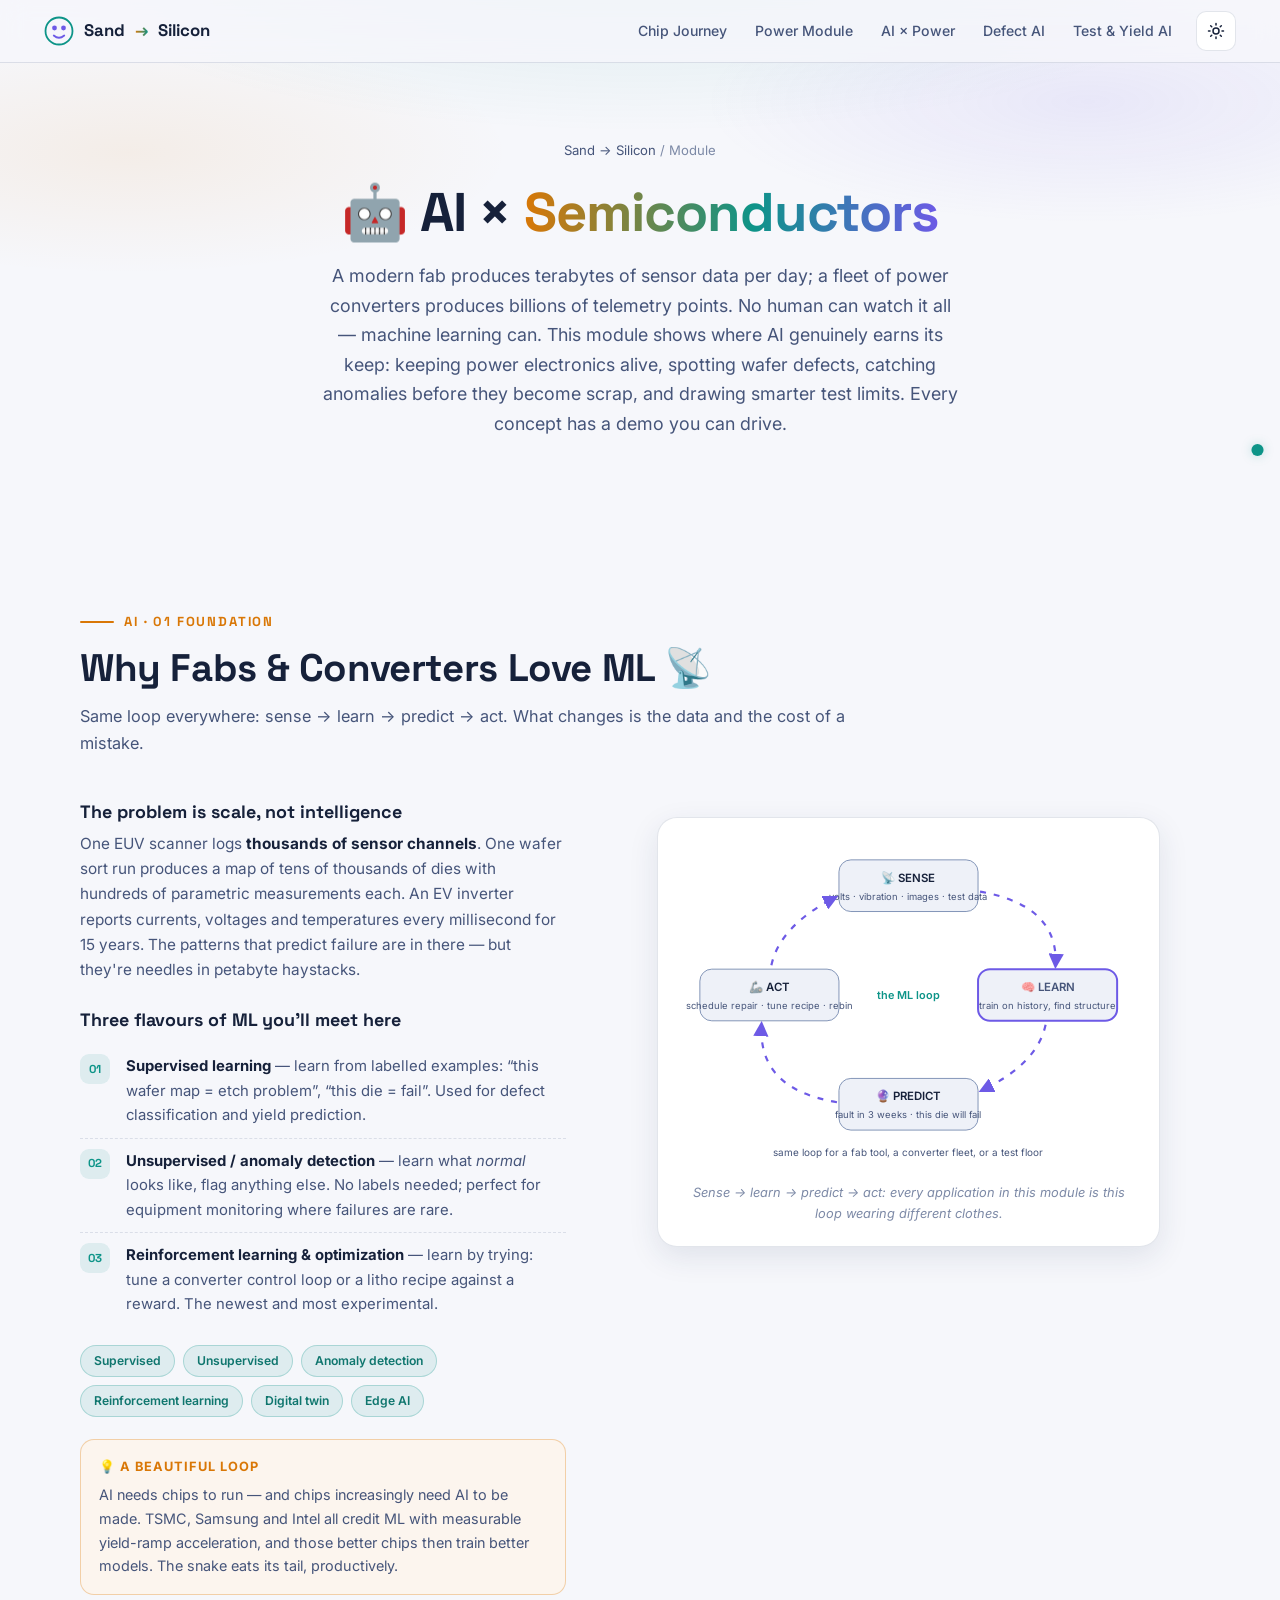
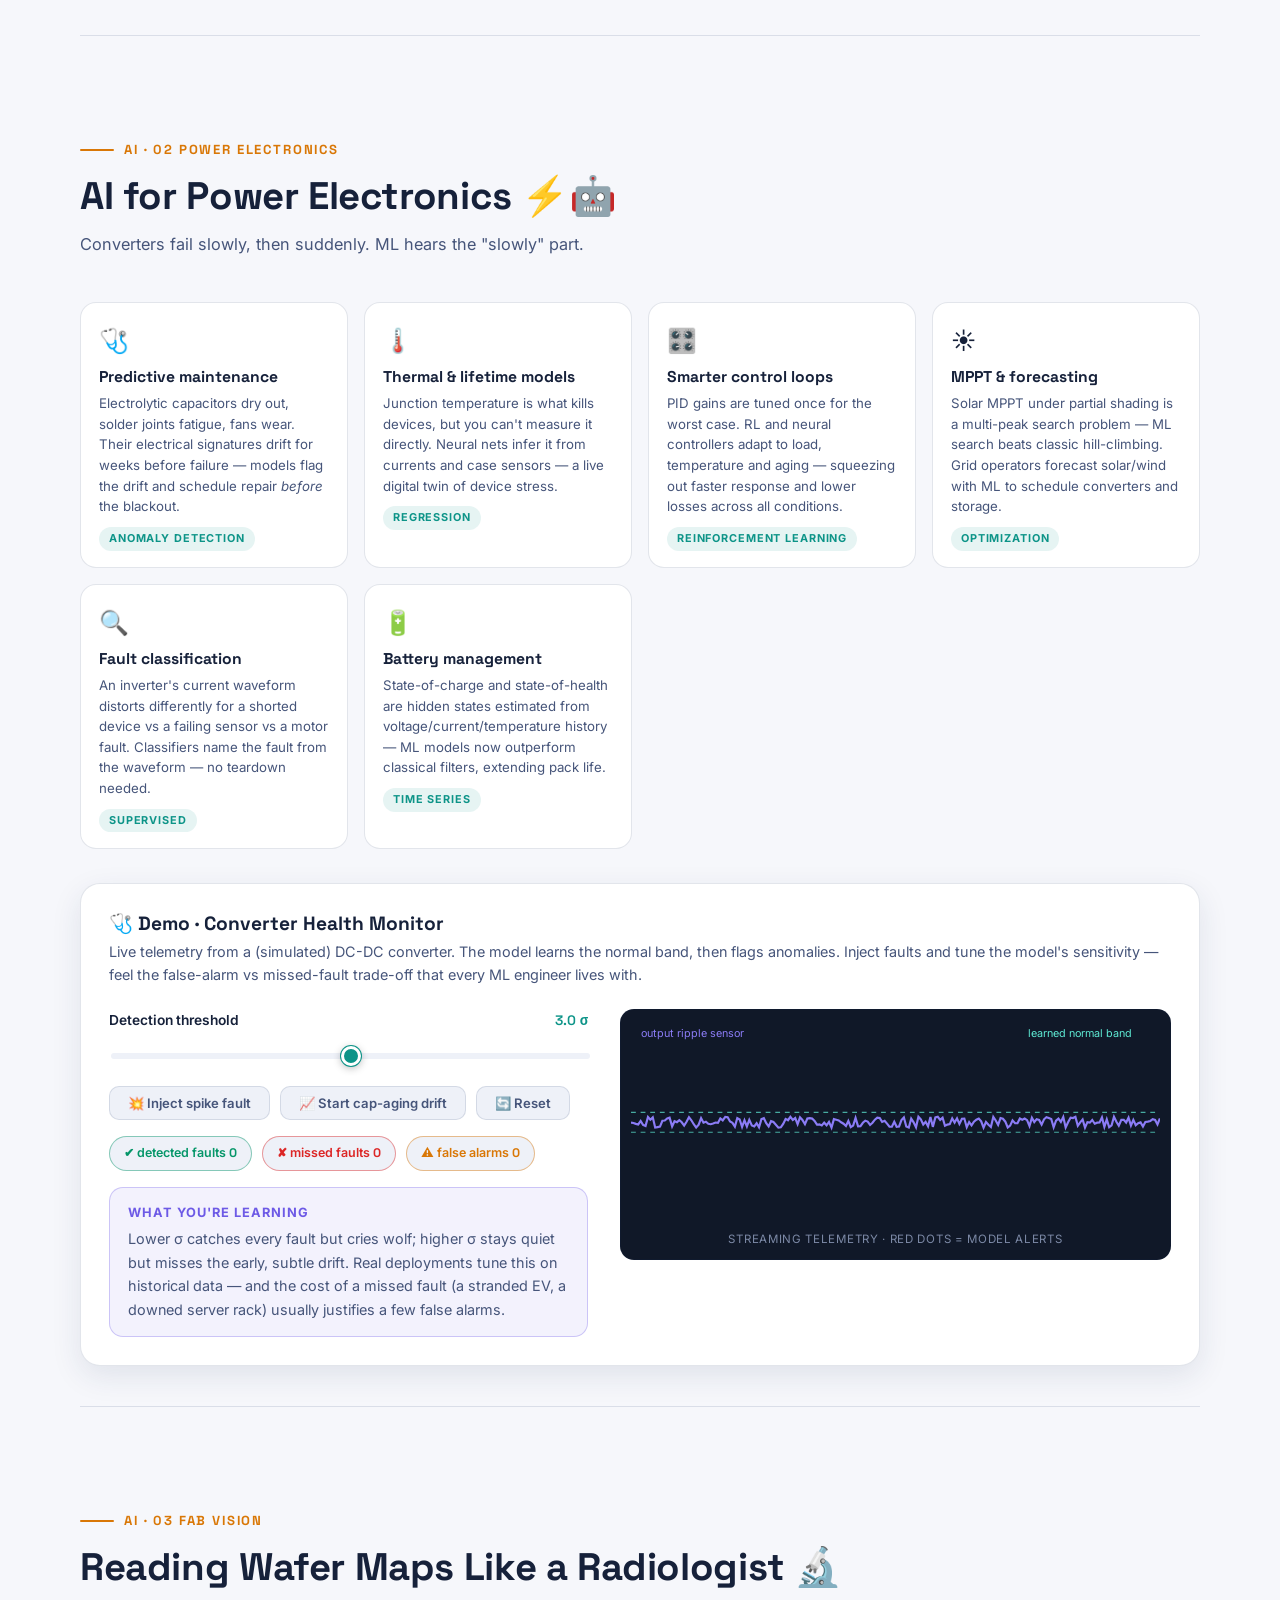
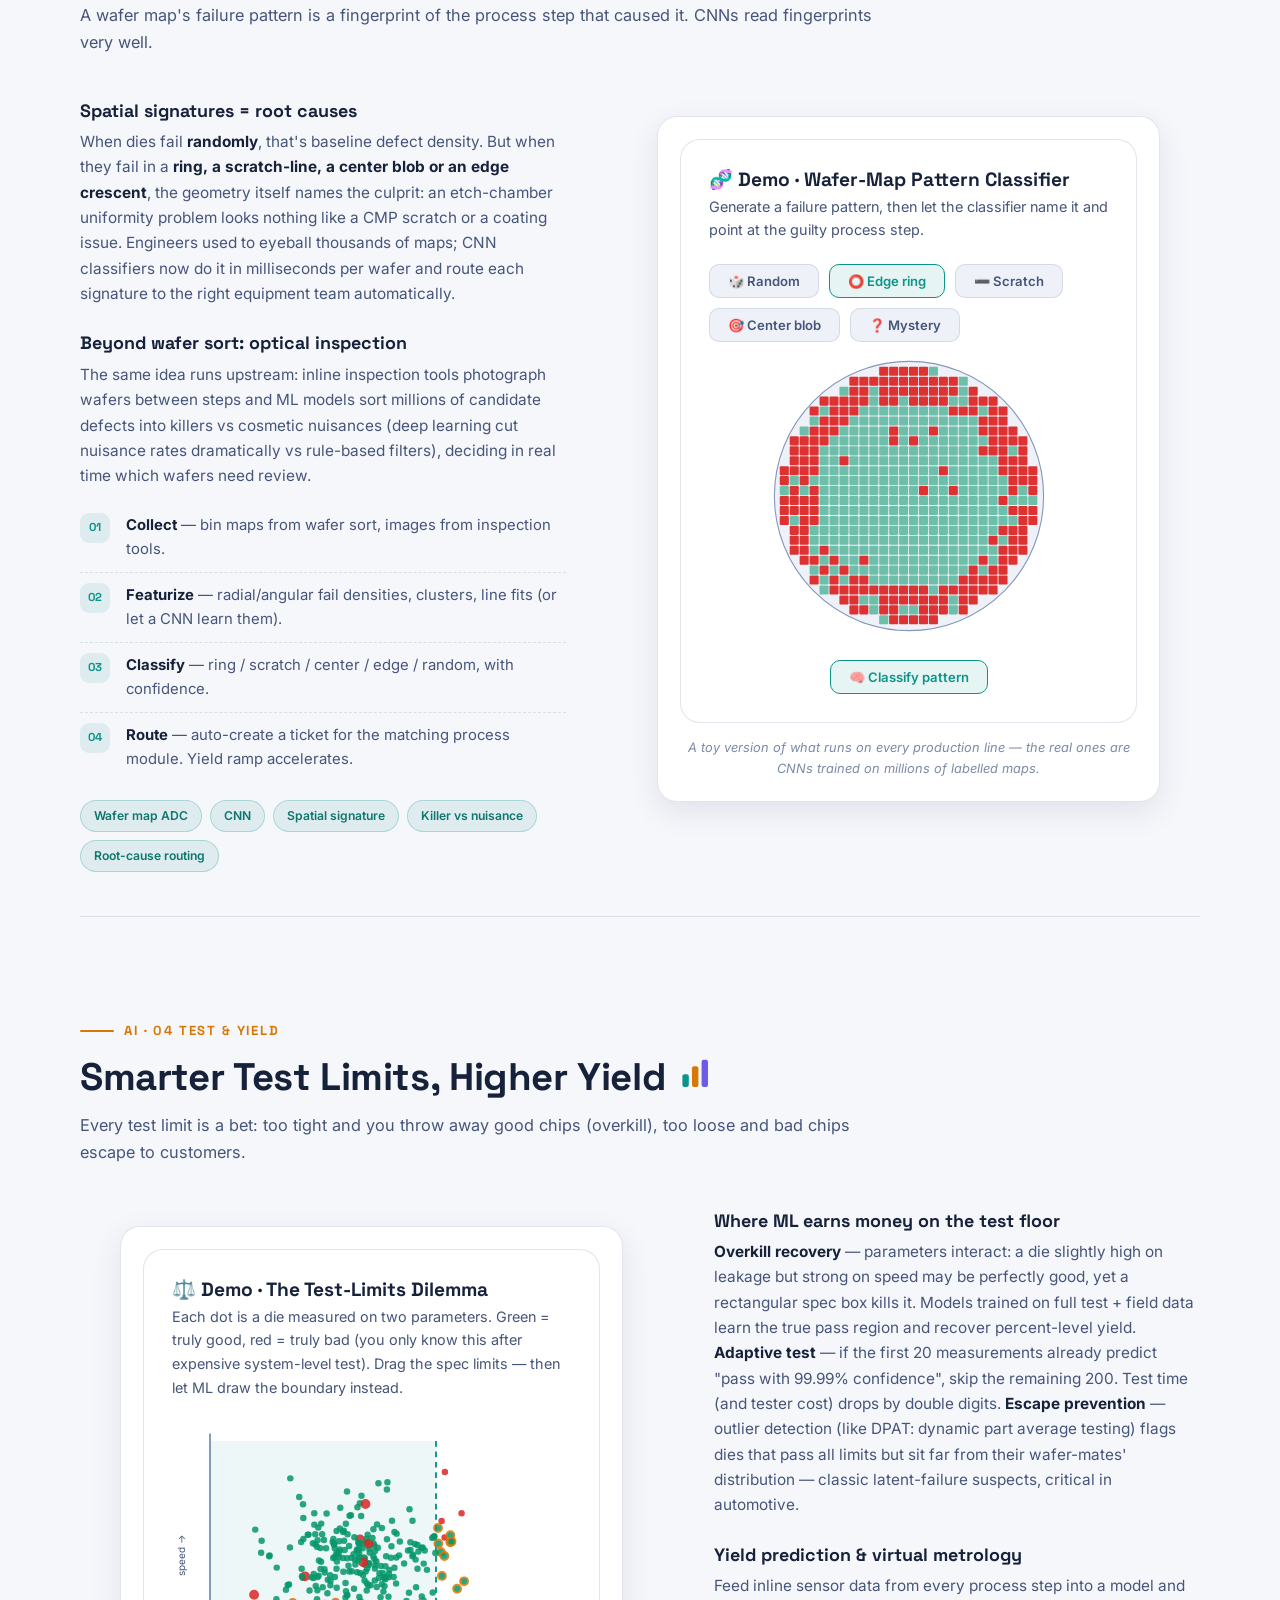
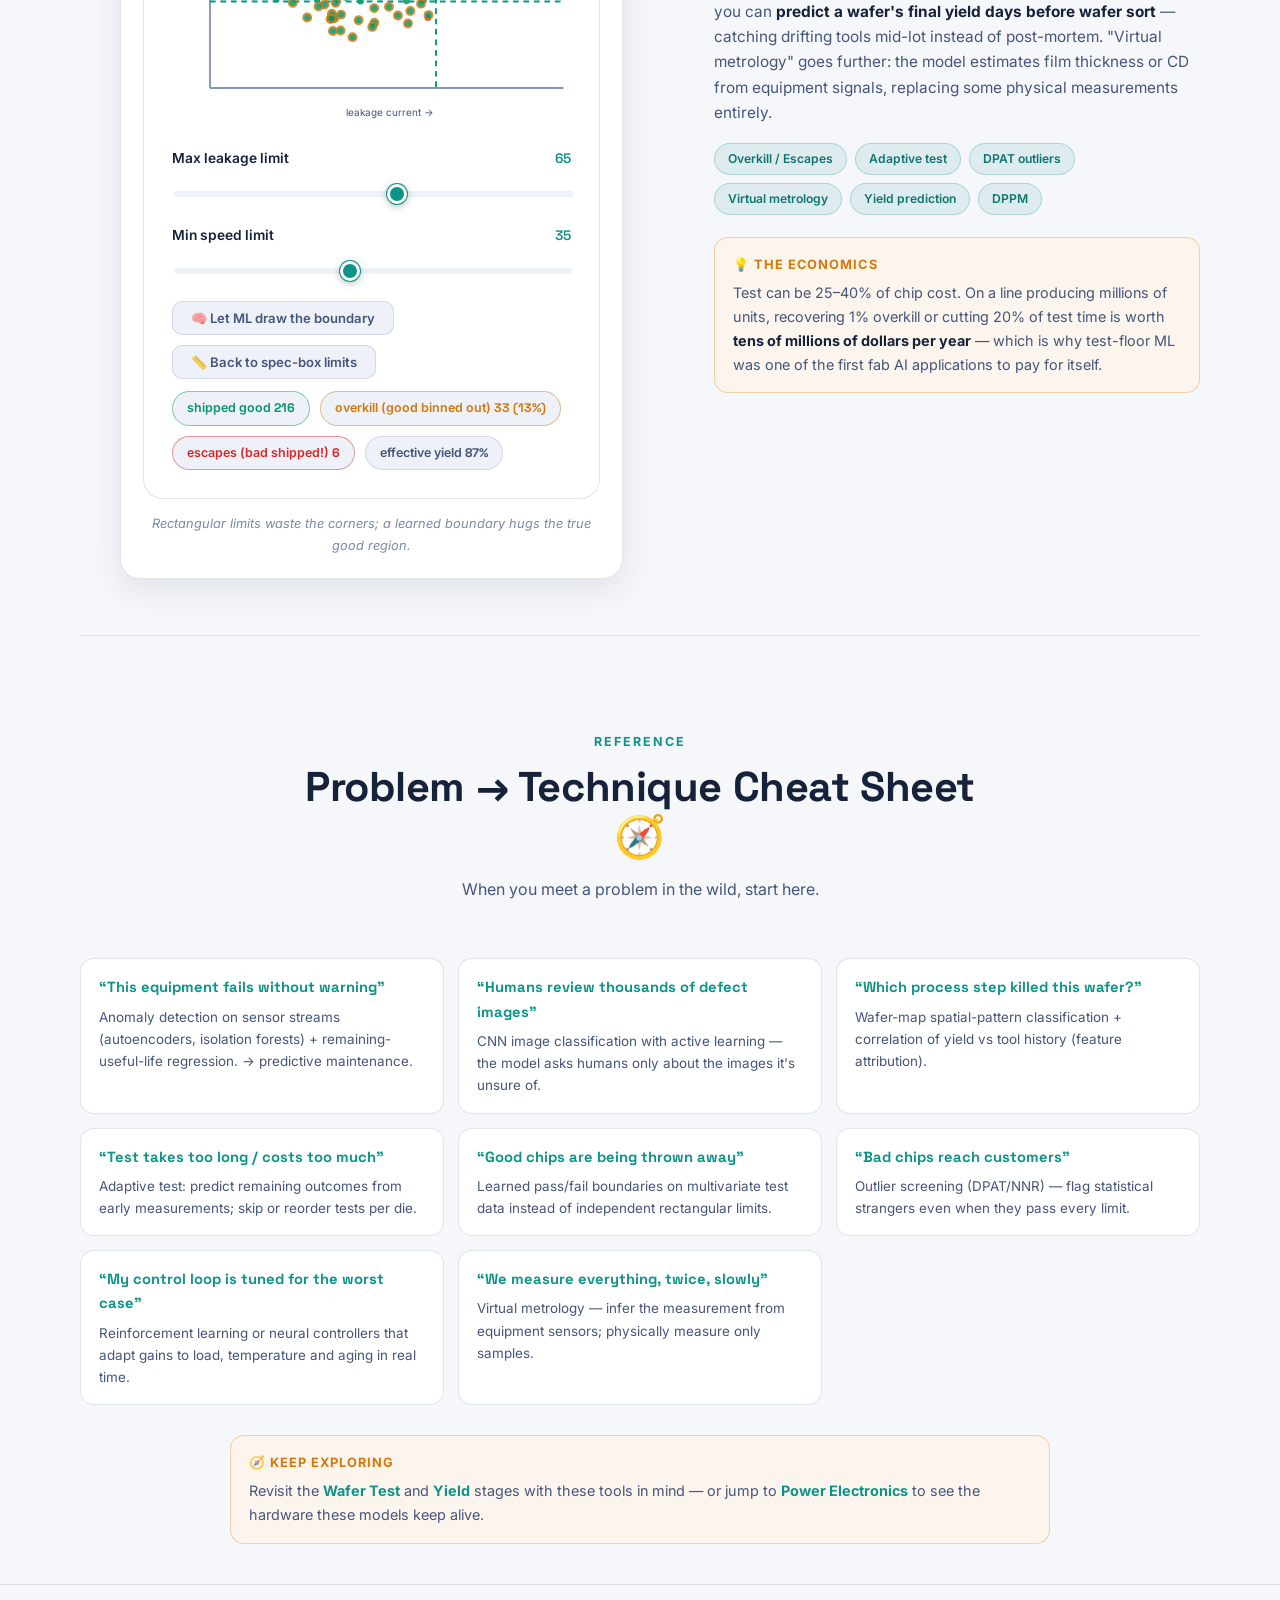
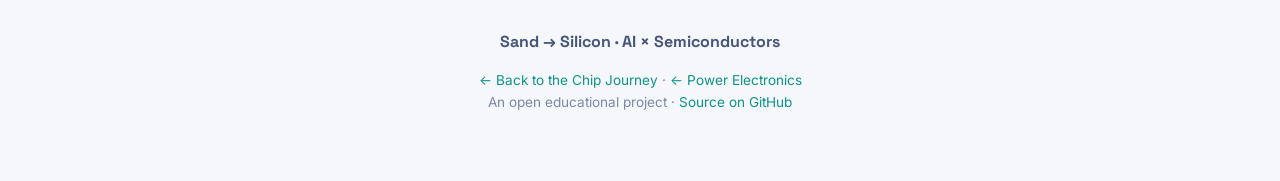
==== commit 4a02b938: "Replace bar-chart emoji with theme-colored SVG icon The chart emoji rendered as a plain white glyph " ====
--- a/ai-semiconductors.html
+++ b/ai-semiconductors.html
@@ -229,7 +229,7 @@
 <section class="stage container" id="ai-test">
   <div class="stage-header reveal">
     <span class="stage-num">AI · 04 TEST & YIELD</span>
-    <h2>Smarter Test Limits, Higher Yield 📊</h2>
+    <h2>Smarter Test Limits, Higher Yield <svg class="h-icon" viewBox="0 0 24 24" aria-hidden="true"><rect x="4" y="12" width="4" height="8" rx="1.3" fill="var(--accent)"/><rect x="10" y="7" width="4" height="13" rx="1.3" fill="var(--accent-2)"/><rect x="16" y="3" width="4" height="17" rx="1.3" fill="var(--accent-3)"/></svg></h2>
     <p class="stage-tag">Every test limit is a bet: too tight and you throw away good chips (overkill), too loose and bad chips escape to customers.</p>
   </div>
   <div class="stage-body rev">
--- a/assets/css/style.css
+++ b/assets/css/style.css
@@ -293,6 +293,73 @@
   text-transform: uppercase; margin-bottom: 6px;
 }
 
+/* themed inline heading icon (replaces emoji that render poorly on some platforms) */
+.h-icon { width: 1em; height: 1em; vertical-align: -0.1em; display: inline-block; }
+.m-icon .h-icon { width: 1.15em; height: 1.15em; }
+
+/* side-by-side fact cards */
+.fact-row { display: grid; grid-template-columns: 1fr 1.22fr; gap: 14px; align-items: stretch; }
+.fact-row .fact-card { margin-top: 22px; }
+.fact-row .fc-title { letter-spacing: 0.05em; white-space: nowrap; }
+@media (max-width: 1100px) { .fact-row { grid-template-columns: 1fr; } .fact-row .fact-card + .fact-card { margin-top: 0; } }
+
+.explore-link {
+  -webkit-appearance: none; appearance: none;
+  display: inline-flex; align-items: center; gap: 6px; margin-top: 10px;
+  font-family: inherit; font-size: 0.82rem; font-weight: 700; cursor: pointer;
+  color: var(--accent); background: var(--chip-bg);
+  border: 1px solid color-mix(in srgb, var(--accent) 30%, transparent);
+  border-radius: 999px; padding: 6px 15px; transition: all 0.2s;
+}
+.explore-link:hover { box-shadow: 0 0 12px var(--glow); transform: translateY(-1px); }
+
+/* ---- Modal ---- */
+.modal-overlay {
+  position: fixed; inset: 0; z-index: 200; display: none;
+  align-items: center; justify-content: center; padding: 18px;
+  background: rgba(4, 7, 14, 0.65); backdrop-filter: blur(5px); -webkit-backdrop-filter: blur(5px);
+}
+.modal-overlay.open { display: flex; }
+.modal {
+  position: relative; width: 100%; max-width: 1040px; max-height: 92vh; overflow-y: auto;
+  background: var(--bg-elev); border: 1px solid var(--line); border-radius: 22px;
+  padding: 28px 28px 24px; box-shadow: 0 24px 80px rgba(0,0,0,0.55);
+  animation: modal-in 0.25s ease;
+}
+@keyframes modal-in { from { opacity: 0; transform: translateY(18px) scale(0.98); } to { opacity: 1; transform: none; } }
+.modal h3 { margin: 0 0 4px; font-size: 1.25rem; display: flex; align-items: center; gap: 10px; }
+.modal .modal-sub { color: var(--text-soft); font-size: 0.88rem; margin: 2px 0 18px; }
+.modal-close {
+  position: absolute; top: 16px; right: 16px; width: 38px; height: 38px;
+  border-radius: 10px; border: 1px solid var(--line); background: var(--bg-card);
+  color: var(--text); font-size: 1.05rem; cursor: pointer; transition: all 0.2s;
+}
+.modal-close:hover { border-color: var(--accent-4); color: var(--accent-4); }
+.modal-grid { display: grid; grid-template-columns: minmax(0, 2fr) minmax(0, 1fr); gap: 24px; align-items: start; }
+@media (max-width: 860px) { .modal-grid { grid-template-columns: 1fr; } }
+
+/* world map */
+.world-map { width: 100%; height: auto; display: block; background: var(--bg-inset); border-radius: 16px; border: 1px solid var(--line); }
+.world-map .land { fill: var(--dgm-fill); stroke: var(--dgm-stroke); stroke-width: 1; opacity: 0.9; }
+.world-map .prod-bubble { fill: var(--accent); fill-opacity: 0.26; stroke: var(--accent); stroke-width: 1.6; }
+.world-map .prod-bubble.top1 { fill: var(--accent-2); fill-opacity: 0.32; stroke: var(--accent-2); stroke-width: 2; }
+.world-map .prod-dot { fill: var(--text-faint); opacity: 0.55; }
+.world-map .prod-label { fill: var(--text); font-size: 11px; font-weight: 600; }
+.world-map .prod-pct { fill: var(--accent); font-size: 10px; font-weight: 700; }
+.world-map .prod-pct.top1 { fill: var(--accent-2); font-size: 13px; }
+.world-map .minor-label { fill: var(--text-faint); font-size: 9px; }
+
+/* rank list */
+.rank-list { display: flex; flex-direction: column; gap: 9px; }
+.rank-item { font-size: 0.82rem; }
+.rank-item .r-head { display: flex; justify-content: space-between; margin-bottom: 3px; color: var(--text); font-weight: 600; }
+.rank-item .r-head .pct { font-family: "Space Grotesk", monospace; color: var(--accent); }
+.rank-item:first-child .r-head .pct { color: var(--accent-2); }
+.rank-item .r-bar { height: 8px; border-radius: 4px; background: var(--bg-inset); overflow: hidden; }
+.rank-item .r-bar > i { display: block; height: 100%; border-radius: 4px; background: linear-gradient(90deg, var(--accent), var(--accent-3)); }
+.rank-item:first-child .r-bar > i { background: linear-gradient(90deg, var(--accent-2), var(--accent)); }
+.modal-note { margin-top: 16px; font-size: 0.74rem; color: var(--text-faint); }
+
 /* figure / diagram panel */
 .stage-figure {
   position: sticky; top: 86px;
